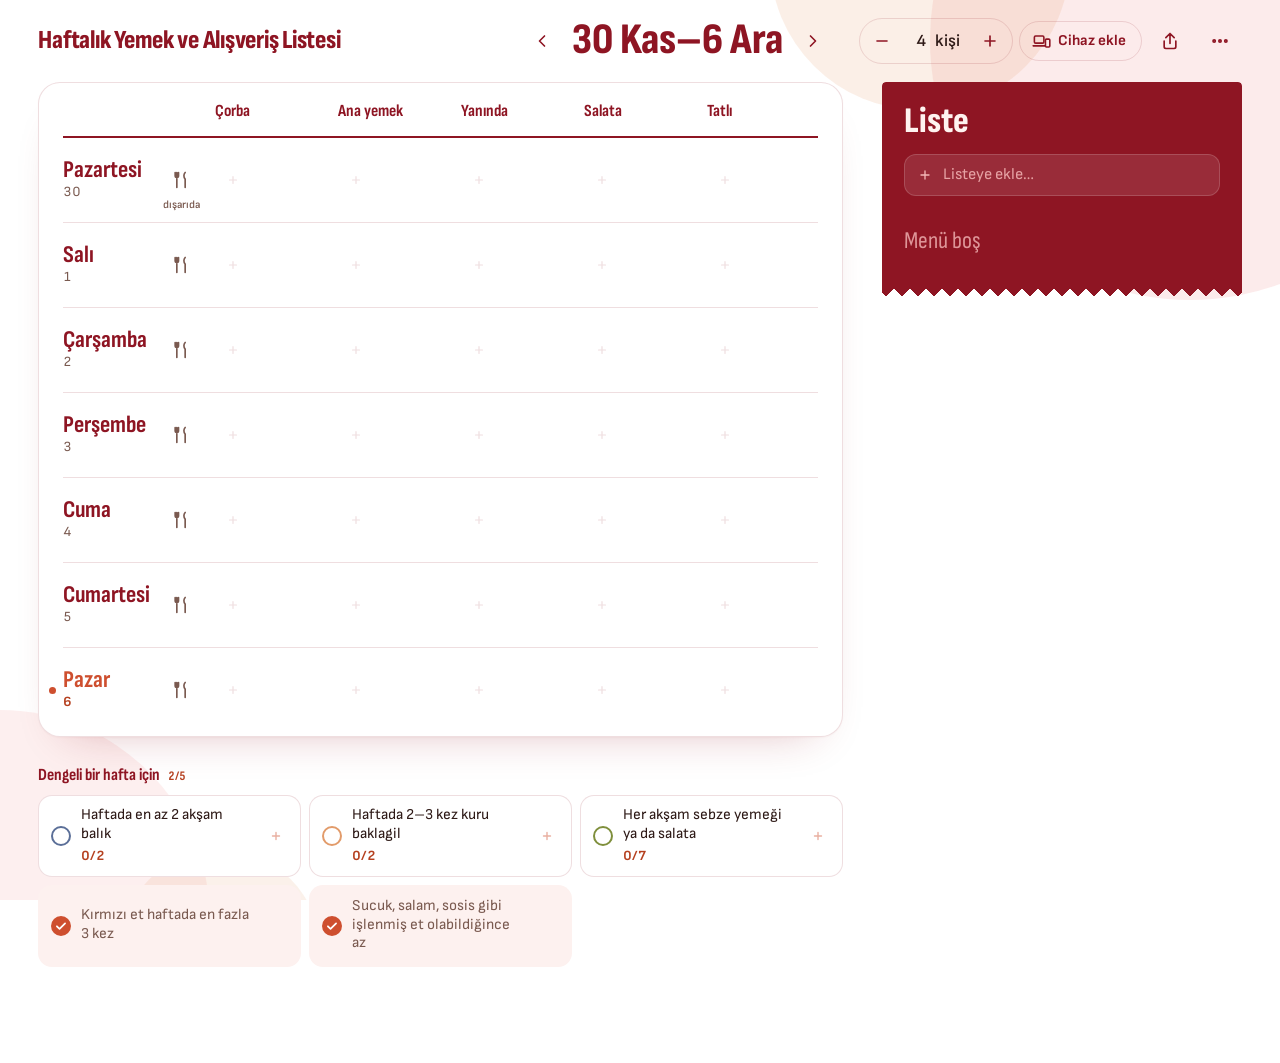
==== index.html @ c427b87f "Add files via upload" ====
<!DOCTYPE html>
<html lang="tr">
<head>
  <meta charset="utf-8">
  <meta name="viewport" content="width=device-width, initial-scale=1">
  <meta name="color-scheme" content="light">
  <title>Haftalık Yemek ve Alışveriş Listesi</title>
  <meta name="description" content="Haftalık menü planlayıcı ve otomatik alışveriş listesi">
  <meta name="theme-color" content="#ffffff">
  <link rel="manifest" href="manifest.webmanifest">
  <link rel="icon" href="icons/favicon.svg" type="image/svg+xml">
  <link rel="icon" href="icons/icon-192.png" type="image/png" sizes="192x192">
  <link rel="apple-touch-icon" href="icons/apple-touch-icon.png">
  <meta name="apple-mobile-web-app-title" content="Yemek Listesi">
  <meta name="mobile-web-app-capable" content="yes">
  <meta name="apple-mobile-web-app-capable" content="yes">
  <meta property="og:type" content="website">
  <meta property="og:title" content="Haftalık Yemek ve Alışveriş Listesi">
  <meta property="og:description" content="Haftalık menü planlayıcı ve otomatik alışveriş listesi">
  <meta property="og:url" content="https://cihan-senturk.github.io/weekly-meal-and-grocery-planner/">
  <meta property="og:image" content="https://cihan-senturk.github.io/weekly-meal-and-grocery-planner/icons/og-image.png">
  <meta property="og:image:width" content="1200">
  <meta property="og:image:height" content="630">
  <meta name="twitter:card" content="summary_large_image">
  <link rel="preload" href="fonts/sofia-sans.woff" as="font" type="font/woff" crossorigin>
  <link rel="preload" href="fonts/sofia-sans-condensed.woff" as="font" type="font/woff" crossorigin>
  <link rel="stylesheet" href="css/styles.css">
</head>
<body>
  <div class="backdrop" aria-hidden="true">
    <span class="blob blob-1"></span><span class="blob blob-2"></span><span class="blob blob-3"></span>
    <span class="blob blob-4"></span><span class="blob blob-5"></span>
  </div>
  <div class="page">
    <header class="topbar">
      <span class="brand"><span class="brand-full" data-i18n="app.title">Haftalık Yemek ve Alışveriş Listesi</span><span class="brand-short" data-i18n="app.shortTitle" aria-hidden="true">Yemek Listesi</span></span>

      <nav class="week-nav" aria-label="Hafta">
        <button class="icon-button" id="prev-week" type="button" data-i18n-label="week.previous">
          <svg viewBox="0 0 24 24" aria-hidden="true"><path d="M15 18l-6-6 6-6"/></svg>
        </button>
        <h1 class="week-title" id="week-title"></h1>
        <button class="icon-button" id="next-week" type="button" data-i18n-label="week.next">
          <svg viewBox="0 0 24 24" aria-hidden="true"><path d="M9 18l6-6-6-6"/></svg>
        </button>
        <button class="today-link" id="this-week" type="button" data-i18n="week.today"></button>
      </nav>

      <div class="toolbar">
        <div class="stepper" role="group" data-i18n-label="week.servings">
          <button class="icon-button" id="servings-down" type="button" data-i18n-label="week.servingsDown">
            <svg viewBox="0 0 24 24" aria-hidden="true"><path d="M6 12h12"/></svg>
          </button>
          <label class="servings-field">
            <input id="servings" type="text" inputmode="numeric" pattern="[0-9]*" maxlength="3" autocomplete="off" enterkeyhint="done" data-i18n-label="week.servings">
            <span class="servings-unit" data-i18n="week.servingsUnit"></span>
          </label>
          <button class="icon-button" id="servings-up" type="button" data-i18n-label="week.servingsUp">
            <svg viewBox="0 0 24 24" aria-hidden="true"><path d="M12 6v12M6 12h12"/></svg>
          </button>
        </div>
        <button class="sync-button" id="sync-button" type="button" data-status="off" hidden>
          <span class="sync-icon" aria-hidden="true">
            <svg viewBox="0 0 24 24"><rect x="3" y="5" width="12" height="9" rx="1.5"/><path d="M1.5 17.5h15"/><rect x="17" y="9" width="5.5" height="10" rx="1.2"/></svg>
            <span class="sync-dot"></span>
          </span>
          <span class="sync-label" data-i18n="sync.labelOff"></span>
        </button>
        <button class="icon-button" id="export-button" type="button" data-i18n-label="export.open">
          <svg viewBox="0 0 24 24" aria-hidden="true"><path d="M12 15V3M7 8l5-5 5 5"/><path d="M5 12v7a2 2 0 0 0 2 2h10a2 2 0 0 0 2-2v-7"/></svg>
        </button>
        <div class="menu-wrap">
          <button class="icon-button" id="menu-button" type="button" aria-haspopup="true" aria-expanded="false" aria-controls="menu" data-i18n-label="menu.more">
            <svg viewBox="0 0 24 24" aria-hidden="true"><circle cx="5" cy="12" r="1.4"/><circle cx="12" cy="12" r="1.4"/><circle cx="19" cy="12" r="1.4"/></svg>
          </button>
          <div class="menu" id="menu" role="menu" hidden>
            <button type="button" role="menuitem" id="copy-previous" data-i18n="week.copyPrevious"></button>
            <button type="button" role="menuitem" id="install-app" data-i18n="app.install" hidden></button>
            <label class="menu-check" role="menuitemcheckbox">
              <input type="checkbox" id="include-optional">
              <span data-i18n="list.includeOptional"></span>
            </label>
            <button type="button" role="menuitem" id="clear-week" class="danger" data-i18n="week.clear"></button>
          </div>
        </div>
      </div>
    </header>

    <main class="layout">
      <section class="board" aria-labelledby="week-title">
        <div class="board-card">
        <div class="board-head" aria-hidden="true">
          <span></span>
          <span data-i18n="course.soup"></span>
          <span data-i18n="course.main"></span>
          <span data-i18n="course.side"></span>
          <span data-i18n="course.salad"></span>
          <span data-i18n="course.dessert"></span>
        </div>
        <div class="week" id="week">
          <p class="loading" data-i18n="app.loading">Yükleniyor…</p>
        </div>
        </div>
        <section class="tips" id="tips" aria-live="polite"></section>
        <section class="storage-notes" id="storage-notes" aria-live="polite" hidden></section>
        <section class="nutrition" id="nutrition" hidden></section>
      </section>

      <aside class="receipt" id="shopping" aria-labelledby="list-title">
        <div id="shopping-head"></div>
        <div class="list-add">
          <label class="list-add-field">
            <svg viewBox="0 0 24 24" aria-hidden="true"><path d="M12 6v12M6 12h12"/></svg>
            <span class="visually-hidden" data-i18n="list.addLabel"></span>
            <input type="search" id="list-add-input" autocomplete="off" data-i18n-placeholder="list.addPlaceholder">
          </label>
          <ul class="list-add-results" id="list-add-results" hidden></ul>
        </div>
        <div id="shopping-body"></div>
      </aside>
    </main>
  </div>

  <dialog class="picker" id="picker" aria-labelledby="picker-title">
    <div class="picker-inner">
      <header class="picker-head">
        <h2 id="picker-title"></h2>
        <button class="icon-button" type="button" id="picker-close" data-i18n-label="picker.close">
          <svg viewBox="0 0 24 24" aria-hidden="true"><path d="M6 6l12 12M18 6L6 18"/></svg>
        </button>
      </header>
      <label class="search">
        <svg viewBox="0 0 24 24" aria-hidden="true"><circle cx="11" cy="11" r="7"/><path d="M20 20l-3.5-3.5"/></svg>
        <span class="visually-hidden" data-i18n="picker.search"></span>
        <input type="search" id="picker-search" autocomplete="off" data-i18n-placeholder="picker.search">
      </label>
      <div class="tabs" id="picker-courses" role="group"></div>
      <div class="filters" id="picker-categories" role="group"></div>
      <ul class="results" id="picker-results"></ul>
    </div>
  </dialog>

  <dialog class="export" id="export" aria-labelledby="export-title">
    <div class="export-inner">
      <header class="picker-head">
        <h2 id="export-title" data-i18n="export.title"></h2>
        <button class="icon-button" type="button" id="export-close" data-i18n-label="picker.close">
          <svg viewBox="0 0 24 24" aria-hidden="true"><path d="M6 6l12 12M18 6L6 18"/></svg>
        </button>
      </header>
      <div class="export-preview is-loading" id="export-preview">
        <p class="export-error" data-i18n="export.error"></p>
      </div>
      <div class="export-actions">
        <a class="button primary" id="export-download" data-i18n="export.download"></a>
        <button class="button" type="button" id="export-share" data-i18n="export.share" hidden></button>
        <button class="button" type="button" id="export-copy" data-i18n="export.copyText"></button>
        <button class="button" type="button" id="export-print" data-i18n="week.print"></button>
      </div>
      <p class="export-hint" data-i18n="export.hint"></p>
    </div>
  </dialog>

  <dialog class="sync" id="sync" aria-labelledby="sync-title">
    <div class="sync-inner">
      <header class="picker-head">
        <h2 id="sync-title" data-i18n="sync.title"></h2>
        <button class="icon-button" type="button" id="sync-close" data-i18n-label="picker.close">
          <svg viewBox="0 0 24 24" aria-hidden="true"><path d="M6 6l12 12M18 6L6 18"/></svg>
        </button>
      </header>
      <div id="sync-body"></div>
    </div>
  </dialog>

  <a class="list-jump" id="list-jump" href="#shopping" hidden></a>
  <div class="toast" id="toast" role="status" aria-live="polite"><span id="toast-text"></span><button class="toast-action" id="toast-action" type="button" hidden></button></div>

  <script type="module" src="js/app.js"></script>
</body>
</html>
---- css/styles.css ----
/*
VOICE (light theme only): an esnaf lokantası menu board: confident, warm, few words.
IDEA: the week is a ruled menu board; the shopping list is a burgundy receipt torn from a pad.
PICTURE: the board itself: condensed dish names on hairline rules, one coloured dot per dish.
COLOUR and TYPE: white ground with blush tints, 30 burgundy (receipt, type), 10 tomato (today, add, active). Sofia Sans; Sofia Sans Condensed for display.
LAYOUT: board left, receipt right (sticky); receipt drops below the board under 980px.
*/
/* Self-hosted Sofia Sans (OFL-1.1, Lettersoup), subset to Latin + Turkish. */
@font-face { font-family: "Sofia Sans"; src: url("../fonts/sofia-sans.woff") format("woff"); font-weight: 1 1000; font-style: normal; font-display: swap; }
@font-face { font-family: "Sofia Sans"; src: url("../fonts/sofia-sans-italic.woff") format("woff"); font-weight: 1 1000; font-style: italic; font-display: swap; }
@font-face { font-family: "Sofia Sans Condensed"; src: url("../fonts/sofia-sans-condensed.woff") format("woff"); font-weight: 1 1000; font-style: normal; font-display: swap; }
@font-face { font-family: "Sofia Sans Condensed"; src: url("../fonts/sofia-sans-condensed-italic.woff") format("woff"); font-weight: 1 1000; font-style: italic; font-display: swap; }

:root {
  color-scheme: light;   /* light theme only, by design */
  --burgundy: #8e1523;
  --tomato: #ce4f2f;
  --apricot: #e29b6a;
  --blush: #f3b6b6;

  --bg: #ffffff;
  --surface: #ffffff;
  --tint: #fdf1ef;          /* blush, very light: search field, hover rows */
  --ink: #2e1a17;
  --muted: #7a5a50;
  --rule: rgba(142, 21, 35, .14);
  --title: #8e1523;
  --accent: #ce4f2f;
  --accent-text: #b5401f;
  --hover: rgba(243, 182, 182, .28);
  --receipt: #8e1523;
  --receipt-ink: #fff3f0;
  --receipt-muted: #f3b6b6;
  --focus: #8e1523;

  --legume: #e29b6a; --vegetable: #7f8f3c; --olive-oil: #4f7d55; --chicken: #e0ad3e; --meat: #ce4f2f;
  --fish: #5b6f98; --grain: #a68676; --yogurt: #a8708f; --egg: #edc556; --dessert: #d9728a;

  --display: "Sofia Sans Condensed", "Arial Narrow", system-ui, sans-serif;
}

* { box-sizing: border-box; min-width: 0; }
body { margin: 0; background: var(--bg); color: var(--ink); font: 17px/1.45 "Sofia Sans", system-ui, sans-serif; font-feature-settings: "lnum"; overflow-x: clip; }
button, input { font: inherit; color: inherit; }
button { cursor: pointer; }
:focus-visible { outline: 3px solid var(--focus); outline-offset: 2px; border-radius: 6px; }
svg { width: 20px; height: 20px; fill: none; stroke: currentColor; stroke-width: 2; stroke-linecap: round; stroke-linejoin: round; flex: none; }
.visually-hidden { position: absolute; width: 1px; height: 1px; overflow: hidden; clip-path: inset(50%); }
[hidden] { display: none !important; }
.condensed, .brand, .week-title, .day-name, .dish, .receipt h2, .picker-head h2, .result-name {
  font-family: var(--display);
}

/* category dots */
.cat-legume { --dot: var(--legume); } .cat-vegetable { --dot: var(--vegetable); } .cat-olive-oil { --dot: var(--olive-oil); }
.cat-chicken { --dot: var(--chicken); } .cat-meat { --dot: var(--meat); } .cat-fish { --dot: var(--fish); }
.cat-grain { --dot: var(--grain); } .cat-yogurt { --dot: var(--yogurt); } .cat-egg { --dot: var(--egg); } .cat-dessert { --dot: var(--dessert); }

/* ---------- buttons ---------- */
.icon-button {
  width: 44px; height: 44px; display: inline-grid; place-items: center; border-radius: 999px;
  border: 0; background: transparent; color: var(--title);
}
.icon-button:hover { background: var(--hover); }
.icon-button:disabled { opacity: .3; cursor: default; background: transparent; }
.icon-button.small { width: 34px; height: 34px; }
.icon-button.small svg { width: 17px; height: 17px; }
.icon-button.ghost { color: var(--muted); }
.icon-button.ghost:hover { color: var(--accent-text); }
.button { min-height: 44px; padding: 0 18px; border-radius: 999px; border: 1.5px solid var(--rule); background: transparent; font-weight: 600; }
.button.primary { background: var(--burgundy); border-color: var(--burgundy); color: #fff; }

/* ---------- top bar ---------- */
.page { max-width: 1440px; margin: 0 auto; padding: 0 max(3vw, 16px); position: relative; z-index: 1; }

/* background: a few soft shapes from the palette, fixed behind everything (like the printable menu) */
.backdrop { position: fixed; inset: 0; z-index: 0; overflow: hidden; pointer-events: none; }
.blob { position: absolute; border-radius: 50%; }
.blob-1 { width: 520px; height: 520px; right: -170px; top: -220px; background: var(--blush); opacity: .28; }
.blob-2 { width: 300px; height: 300px; right: 210px; top: -190px; background: var(--apricot); opacity: .16; }
.blob-3 { width: 26px; height: 26px; right: 120px; top: 230px; background: var(--tomato); opacity: .35; }
.blob-4 { width: 420px; height: 420px; left: -210px; bottom: -230px; background: var(--blush); opacity: .22; }
.blob-5 { width: 200px; height: 200px; left: 120px; bottom: -150px; background: var(--apricot); opacity: .14; }

/* the menu table sits on its own white card, above the background and apart from the notes below it */
.board-card {
  background: #fff; border: 1px solid var(--rule); border-radius: 22px; padding: 6px 24px 4px;
  box-shadow: 0 1px 2px rgba(142, 21, 35, .04), 0 22px 44px -30px rgba(142, 21, 35, .32);
}
.board-card .week { border-bottom: 0; }
.topbar { display: flex; flex-wrap: wrap; align-items: center; gap: 8px 24px; padding: 18px 0 10px; }
.brand { font-weight: 800; font-size: 26px; color: var(--title); margin-right: auto; letter-spacing: -.01em; }
.brand-short { display: none; }
.week-nav { display: flex; align-items: center; gap: 2px; }
.week-title { margin: 0 6px; font-size: clamp(30px, 3.4vw, 44px); line-height: 1; font-weight: 800; color: var(--title); white-space: nowrap; }
.today-link { border: 0; background: none; color: var(--accent-text); font-weight: 600; font-size: 14px; min-height: 44px; padding: 0 8px; text-decoration: underline; text-underline-offset: 3px; }
.toolbar { display: flex; align-items: center; gap: 6px; }
.stepper { display: flex; align-items: center; border: 1.5px solid var(--rule); border-radius: 999px; }
.servings-field { display: flex; align-items: baseline; justify-content: center; gap: 4px; min-width: 64px; padding: 0 2px; cursor: text; font-weight: 600; }
.servings-field input {
  box-sizing: content-box; width: calc(var(--digits, 1) * 1.15ch); min-width: 1.15ch; padding: 2px 4px; border: 0; border-radius: 6px; background: none;
  color: inherit; font: inherit; font-variant-numeric: tabular-nums; text-align: right; transition: background .15s;
}
.servings-field input:hover { background: var(--tint); }
.servings-field input:focus { outline: none; background: var(--tint); box-shadow: inset 0 -2px 0 var(--tomato); }
.menu-wrap { position: relative; }
.menu {
  position: absolute; right: 0; top: calc(100% + 6px); z-index: 10; min-width: 250px; padding: 6px;
  background: var(--surface); border: 1px solid var(--rule); border-radius: 14px; box-shadow: 0 18px 40px -16px rgba(60, 10, 18, .35);
  display: flex; flex-direction: column;
}
.menu > button, .menu-check {
  display: flex; align-items: center; gap: 10px; min-height: 44px; padding: 0 12px; border: 0; border-radius: 10px;
  background: none; text-align: left; font-weight: 500; cursor: pointer;
}
.menu > button:hover, .menu-check:hover { background: var(--hover); }
.menu .danger { color: var(--accent-text); }
.menu-check input { width: 18px; height: 18px; accent-color: var(--burgundy); }

/* ---------- layout ---------- */
.layout { display: grid; grid-template-columns: minmax(0, 1fr) minmax(300px, 360px); gap: clamp(20px, 3vw, 40px); padding: 8px 0 96px; align-items: start; } /* room to scroll the last notes above the toast */

/* ---------- board ---------- */
.board-head, .day { display: grid; grid-template-columns: 140px repeat(5, minmax(0, 1fr)); column-gap: 12px; }
.board-head {
  padding: 10px 0 12px; font-family: var(--display); font-size: 17px; font-weight: 700; color: var(--title);
  border-bottom: 2px solid var(--burgundy);
}
.week { border-bottom: 1px solid var(--rule); }
.week > .day:first-child { border-top: 0; }
.loading { padding: 48px 0; color: var(--muted); }
.day { align-items: center; border-top: 1px solid var(--rule); min-height: 72px; }
.day-label { display: grid; grid-template-columns: minmax(0, 1fr) auto; grid-template-rows: auto auto; align-items: center; column-gap: 4px; padding: 10px 0; position: relative; }
.day-name { font-size: 24px; font-weight: 700; color: var(--title); text-transform: capitalize; line-height: 1.05; overflow-wrap: anywhere; }
.day-date { grid-row: 2; font-size: 14px; color: var(--muted); font-variant-numeric: tabular-nums; }
.day.is-today .day-name { color: var(--accent); }
.day.is-today .day-date { color: var(--accent-text); font-weight: 700; }
.day.is-today .day-label::before {
  content: ""; position: absolute; left: -14px; top: 50%; width: 7px; height: 7px; margin-top: -3px; border-radius: 50%; background: var(--accent);
}
.day-out { grid-column: 2; grid-row: 1 / 3; }
.day-out.is-on { color: #fff; background: var(--accent); }
.day-out.is-on:hover { background: var(--accent-text); color: #fff; }

.cell { display: flex; align-items: center; min-height: 84px; padding: 6px 0; position: relative; }
.cell.filled { flex-direction: column; align-items: flex-start; justify-content: center; }
.add {
  width: 36px; height: 36px; border-radius: 50%; border: 1.5px dashed transparent; background: none; color: var(--rule);
  display: grid; place-items: center; transition: opacity .15s, border-color .15s, color .15s, background .15s;
}
.add svg { width: 14px; height: 14px; }
.add-label { display: none; }
.day:hover .add { border-color: var(--rule); color: var(--muted); }
.add:hover, .add:focus-visible { opacity: 1; border-color: var(--accent); border-style: solid; color: var(--accent); background: var(--hover); }

.dish {
  border: 0; background: none; padding: 2px 0 2px 16px; text-align: left; position: relative; max-width: 100%;
  font-size: 19px; font-weight: 600; line-height: 1.15; color: var(--ink); letter-spacing: -.005em; text-wrap: balance;
}
.dish::before { content: ""; position: absolute; left: 0; top: .62em; width: 8px; height: 8px; border-radius: 50%; background: var(--dot, var(--muted)); }
.dish:hover { color: var(--accent-text); }
.cell.is-leftover .dish { color: var(--muted); font-style: italic; font-weight: 500; }
.cell.is-leftover .dish::before { background: transparent; box-shadow: inset 0 0 0 1.5px var(--dot, var(--muted)); }
.leftover-mark svg { width: 14px; height: 14px; margin-right: 4px; vertical-align: -1px; }
.cell-actions { display: flex; margin-left: 6px; margin-top: -2px; }
.cell-actions .icon-button { width: 32px; height: 32px; }
.cell-actions .icon-button:disabled { opacity: .28; }
.cell-actions a.icon-button { text-decoration: none; }
.cell-actions.has-hints { margin-bottom: 14px; }
.has-hints .icon-button, .day-out.has-hint { position: relative; overflow: visible; }
.has-hints .icon-button::after, .day-out.has-hint::after {
  content: attr(data-hint); position: absolute; top: calc(100% - 3px); left: 50%; transform: translateX(-50%);
  font-size: 11px; font-weight: 600; line-height: 1; color: var(--muted); white-space: nowrap; pointer-events: none; animation: fade-in .4s ease-out;
}
.day-out-tag { color: var(--accent-text); font-weight: 700; }
.day.is-out .cell.filled .dish { color: var(--muted); font-weight: 500; }
.day.is-out .add { border-color: transparent; }
.day.is-out:hover .add { border-color: var(--rule); }

/* drag to move */
.cell.filled:not(.is-leftover) .dish { cursor: grab; user-select: none; -webkit-user-select: none; -webkit-touch-callout: none; }
body.is-dragging, body.is-dragging * { cursor: grabbing !important; user-select: none; }
.cell.is-drag-source { opacity: .35; }
.cell.is-drop-ok::after {
  content: ""; position: absolute; inset: 4px -6px; border: 1.5px dashed var(--apricot); border-radius: 12px; pointer-events: none;
}
.cell.is-drop-over::after { border-style: solid; border-color: var(--accent); background: rgba(206, 79, 47, .07); }
.drag-ghost {
  position: fixed; left: 0; top: 0; z-index: 30; pointer-events: none; padding: 8px 14px 8px 28px; border-radius: 999px;
  background: #fff; color: var(--ink); font-family: var(--display); font-size: 18px; font-weight: 600; white-space: nowrap;
  box-shadow: 0 14px 34px -12px rgba(60, 10, 18, .45), 0 0 0 1px var(--rule);
}
.drag-ghost::before { content: ""; position: absolute; left: 12px; top: 50%; width: 8px; height: 8px; margin-top: -4px; border-radius: 50%; background: var(--dot, var(--muted)); }
.tips { margin-top: 26px; }
.tips h2 { margin: 0 0 8px; font-family: var(--display); font-size: 17px; font-weight: 700; color: var(--title); display: flex; align-items: baseline; gap: 8px; }
.tips-score { display: inline-block; font-family: var(--body); font-size: 13px; font-weight: 700; color: var(--accent-text); font-variant-numeric: tabular-nums; }
.tips ul {
  list-style: none; margin: 0; padding: 0; display: grid; gap: 8px;
  grid-template-columns: repeat(auto-fill, minmax(260px, 1fr)); grid-auto-rows: 1fr; /* every box the same size */
}
.tip { display: flex; font-size: 15px; color: var(--ink); }
.tip-mark {
  flex: none; width: 20px; height: 20px; border-radius: 50%; display: grid; place-items: center;
  border: 2px solid var(--dot); background: transparent; transition: background .2s, border-color .2s;
}
.tip-mark svg { width: 14px; height: 14px; fill: none; stroke: #fff; stroke-width: 3; stroke-linecap: round; stroke-linejoin: round; }
.tip.is-met .tip-mark { background: var(--dot); }
.tip.is-met .tip-text { color: var(--muted); }
.tip-body {
  display: grid; grid-template-columns: 20px minmax(0, 1fr) 24px; grid-template-rows: auto auto; column-gap: 10px; row-gap: 2px;
  align-content: center; width: 100%; min-height: 64px; padding: 10px 12px; border: 1px solid var(--rule); border-radius: 14px;
  background: #fff; font: inherit; color: inherit; text-align: left;
}
.tip-mark { grid-row: 1 / 3; align-self: center; }
.tip-text { grid-column: 2; line-height: 1.25; }
.tip-detail { grid-column: 2; grid-row: 2; min-height: 1.2em; }
.tip-add { grid-column: 3; grid-row: 1 / 3; align-self: center; }
.tip.is-met .tip-body { background: var(--tint); border-color: transparent; }
button.tip-body { cursor: pointer; transition: border-color .15s, background .15s; }
button.tip-body:hover, button.tip-body:focus-visible { border-color: var(--accent); }
.tip-add { display: grid; place-items: center; width: 24px; height: 24px; border-radius: 50%; color: var(--accent); opacity: .45; transition: opacity .15s; }
.tip-add svg { width: 14px; height: 14px; fill: none; stroke: currentColor; stroke-width: 2.4; stroke-linecap: round; }
button.tip-body:hover .tip-add, button.tip-body:focus-visible .tip-add { opacity: 1; }
.tip.just-met .tip-mark { animation: pop .35s ease-out; }
.tip.just-met .tip-mark svg path { stroke-dasharray: 22; stroke-dashoffset: 22; animation: draw .3s .12s ease-out forwards; }
.tips-score.is-bumped { animation: bump .5s ease-out; }
.cell.is-new { animation: rise .3s ease-out; }

.storage-notes { margin-top: 18px; }
.storage-notes h2 { display: flex; align-items: baseline; gap: 8px; margin: 0 0 8px; font-family: var(--display); font-size: 17px; font-weight: 700; color: var(--title); }
.storage-notes ul { list-style: none; margin: 0; padding: 0; display: grid; gap: 8px; }
.storage-notes li {
  position: relative; padding: 12px 14px 12px 40px; border-radius: 14px; background: #fff7ec; border: 1px solid #f1d3b3;
  color: var(--ink); font-size: 15px; line-height: 1.4; animation: rise .3s ease-out;
}
.storage-notes li::before { /* snowflake-ish fridge mark */
  content: "❄"; position: absolute; left: 14px; top: 11px; color: var(--apricot); font-size: 16px;
}
.nutrition { margin-top: 18px; }
.nutrition h2 { margin: 0 0 4px; font-family: var(--display); font-size: 17px; font-weight: 700; color: var(--title); }
.nutrition-note { margin: 0 0 10px; font-size: 14px; color: var(--muted); max-width: 62ch; }
.nutrition-scroll { overflow-x: auto; border: 1px solid var(--rule); border-radius: 14px; }
.nutrition table { width: 100%; border-collapse: collapse; font-size: 15px; font-variant-numeric: tabular-nums; }
.nutrition th, .nutrition td { padding: 9px 14px; text-align: right; white-space: nowrap; }
.nutrition thead th { font-size: 13px; font-weight: 700; color: var(--muted); border-bottom: 1px solid var(--rule); }
.nutrition tbody th, .nutrition tfoot th { text-align: left; font-weight: 600; color: var(--ink); text-transform: capitalize; }
.nutrition tbody tr + tr > * { border-top: 1px dashed var(--rule); }
.nutrition tfoot > tr > * { background: var(--tint); font-weight: 700; color: var(--title); }
.nutrition .short { display: none; }
.result-kcal { margin-left: 10px; font-size: 13px; color: var(--muted); white-space: nowrap; font-variant-numeric: tabular-nums; }
.week { position: relative; }
.week-cta { position: absolute; inset: 0; display: grid; place-items: center; pointer-events: none; }
.week-cta .button {
  pointer-events: auto; display: inline-flex; align-items: center; gap: 10px; padding: 14px 22px; font-size: 16px;
  box-shadow: 0 0 0 10px #fff, 0 12px 32px -14px rgba(142, 21, 35, .6); animation: rise .3s ease-out;
}
.week-cta svg { width: 18px; height: 18px; fill: none; stroke: currentColor; stroke-width: 2; }

@keyframes pop { 0% { transform: scale(.6); } 60% { transform: scale(1.15); } 100% { transform: scale(1); } }
@keyframes draw { to { stroke-dashoffset: 0; } }
@keyframes bump { 0%, 100% { transform: scale(1); } 40% { transform: scale(1.35); color: var(--accent); } }
@keyframes rise { from { opacity: 0; transform: translateY(6px); } to { opacity: 1; transform: none; } }
@keyframes fade-in { from { opacity: 0; } to { opacity: 1; } }
@keyframes from-right { from { opacity: 0; transform: translateX(28px); } to { opacity: 1; transform: none; } }
@keyframes from-left { from { opacity: 0; transform: translateX(-28px); } to { opacity: 1; transform: none; } }
#week.swipe-next { animation: from-right .28s cubic-bezier(.2, .8, .2, 1); }
#week.swipe-prev { animation: from-left .28s cubic-bezier(.2, .8, .2, 1); }
.tip-detail { color: var(--muted); font-variant-numeric: tabular-nums; font-size: 14px; }
.tip.is-open.tip-atLeast .tip-detail, .tip.is-open.tip-atMost .tip-detail, .tip.is-open.tip-everyDay .tip-detail { font-weight: 700; color: var(--accent-text); }

.export { width: min(560px, calc(100vw - 20px)); max-height: calc(100vh - 20px); }
.export-inner { display: flex; flex-direction: column; gap: 14px; padding: 20px; }
.export-preview {
  aspect-ratio: 1654 / 2339; max-height: 58vh; margin: 0 auto; border-radius: 10px; overflow: hidden;
  box-shadow: 0 0 0 1px var(--rule), 0 14px 30px -18px rgba(60, 10, 18, .45); background: var(--tint);
}
.export-preview canvas { display: block; width: 100%; height: 100%; }
.export-error { display: none; margin: 0; padding: 24px; text-align: center; color: var(--muted); }
.export-preview.has-error .export-error { display: block; }
.export-preview.is-loading { animation: pulse 1s ease-in-out infinite alternate; }
.export-actions { display: flex; flex-wrap: wrap; gap: 8px; justify-content: center; }
.export-actions .button { display: inline-flex; align-items: center; text-decoration: none; color: inherit; }
.export-actions .button.primary { color: #fff; }
.export-hint { margin: 0; text-align: center; font-size: 13px; color: var(--muted); }
@keyframes pulse { from { opacity: .55; } to { opacity: 1; } }

/* ---------- device sync ---------- */
.sync-button {
  display: inline-flex; align-items: center; gap: 7px; height: 40px; padding: 0 15px 0 12px; border: 1.5px solid var(--rule); border-radius: 999px;
  background: transparent; color: var(--title); font: inherit; font-size: 15px; font-weight: 700; white-space: nowrap; cursor: pointer;
  transition: background .15s, border-color .15s;
}
.sync-button:hover { background: var(--hover); }
.sync-button:not([data-status="off"]) { background: var(--tint); border-color: transparent; }
.sync-icon { position: relative; display: inline-grid; place-items: center; }
.sync-icon svg { width: 19px; height: 19px; stroke-linejoin: round; }
.sync-dot { display: inline-block; width: 8px; height: 8px; border-radius: 50%; background: var(--apricot); flex: none; }
.sync-button .sync-dot { position: absolute; right: -3px; bottom: -2px; box-shadow: 0 0 0 2px var(--surface); display: none; }
.sync-button:not([data-status="off"]) .sync-dot { display: block; box-shadow: 0 0 0 2px var(--tint); }
[data-status="synced"] .sync-dot { background: #3f8f5a; }
[data-status="connecting"] .sync-dot, [data-status="pending"] .sync-dot { background: var(--apricot); animation: pulse .9s ease-in-out infinite alternate; }
[data-status="offline"] .sync-dot { background: var(--apricot); }
[data-status="error"] .sync-dot { background: var(--tomato); }
.sync { width: min(440px, calc(100vw - 20px)); max-height: calc(100vh - 20px); }
.sync-inner { display: flex; flex-direction: column; gap: 12px; padding: 20px; }
.sync-inner #sync-body { display: flex; flex-direction: column; gap: 14px; }
.sync-subtitle { margin: 0; font-size: 18px; }
.sync-text, .sync-note { margin: 0; color: var(--muted); line-height: 1.45; }
.sync-note { font-size: 13px; text-align: center; }
.sync-status { display: flex; align-items: center; gap: 8px; margin: 0; font-weight: 600; font-size: 14px; }
.sync-qr { margin: 0; display: grid; justify-items: center; gap: 8px; }
.sync-qr svg { width: min(220px, 62vw); height: auto; stroke: none; border-radius: 14px; box-shadow: 0 0 0 1.5px var(--rule); }
.sync-qr figcaption { font-size: 14px; color: var(--muted); }
.sync-actions { display: flex; flex-wrap: wrap; gap: 8px; justify-content: center; }
.sync-message { margin: 0; padding: 10px 12px; border-radius: 12px; background: var(--tint); color: var(--burgundy); font-size: 14px; }
.sync-join { display: grid; gap: 8px; padding-top: 14px; border-top: 1px solid var(--rule); }
.sync-join label { font-size: 14px; color: var(--muted); }
.sync-join-row { display: flex; gap: 8px; }
.sync-join input {
  flex: 1; min-width: 0; min-height: 44px; padding: 0 14px; border: 1.5px solid var(--rule); border-radius: 999px;
  background: #fff; color: var(--ink); font: inherit; font-size: 16px;
}
.sync-join input:focus { outline: none; border-color: var(--tomato); }
.sync-manage { display: grid; gap: 12px; padding-top: 14px; border-top: 1px solid var(--rule); }
.sync-manage p { margin: 2px 0 0; font-size: 13px; color: var(--muted); line-height: 1.4; }
.link-button {
  padding: 4px 0; border: 0; background: none; color: var(--burgundy); font: inherit; font-weight: 700; cursor: pointer;
  text-decoration: underline; text-decoration-color: var(--rule); text-underline-offset: 3px;
}
.link-button:hover { text-decoration-color: currentColor; }
.link-button.danger { color: var(--tomato); }

/* ---------- receipt ---------- */
.receipt {
  position: sticky; top: 16px; background: var(--receipt); color: var(--receipt-ink);
  padding: 22px 22px 34px; border-radius: 4px 4px 0 0; max-height: calc(100vh - 32px); overflow-y: auto;
  -webkit-mask: linear-gradient(#000 0 0) top / 100% calc(100% - 10px) no-repeat,
    conic-gradient(from -45deg at bottom, #0000, #000 1deg 89deg, #0000 90deg) bottom / 16px 10px repeat-x;
          mask: linear-gradient(#000 0 0) top / 100% calc(100% - 10px) no-repeat,
    conic-gradient(from -45deg at bottom, #0000, #000 1deg 89deg, #0000 90deg) bottom / 16px 10px repeat-x;
}
.receipt :focus-visible { outline-color: var(--blush); }
.receipt-head { display: flex; align-items: center; gap: 10px; margin-bottom: 6px; }
.receipt h2 { margin: 0; font-size: 36px; line-height: 1; font-weight: 800; }
.receipt-progress {
  display: flex; flex-wrap: wrap; align-items: center; gap: 6px 10px; margin: 10px 0 2px; font-size: 13px; color: var(--receipt-muted);
}
.progress-text { font-variant-numeric: tabular-nums; }
.progress-toggle {
  margin-left: auto; padding: 4px 0; border: 0; background: none; color: var(--blush); font: inherit; font-weight: 700; cursor: pointer;
  text-decoration: underline; text-decoration-color: rgba(243, 182, 182, .4); text-underline-offset: 3px;
}
.progress-toggle:hover { text-decoration-color: currentColor; }
.progress-bar { flex-basis: 100%; height: 4px; border-radius: 999px; background: rgba(255, 255, 255, .12); overflow: hidden; }
.progress-bar span { display: block; height: 100%; border-radius: inherit; background: var(--blush); transition: width .35s cubic-bezier(.2, .8, .2, 1); }
.receipt-done { margin: 22px 0 4px; font-family: var(--display); font-size: 22px; color: var(--blush); animation: fade-in .3s ease-out; }
.receipt-head .icon-button { margin-left: auto; color: var(--receipt-muted); }
.receipt-head .icon-button:hover { background: rgba(255, 255, 255, .1); color: #fff; }
.list-add { position: relative; margin: 14px 0 4px; }
.list-add-field {
  display: flex; align-items: center; gap: 8px; min-height: 42px; padding: 0 12px; border-radius: 12px;
  background: rgba(255, 255, 255, .1); border: 1px solid rgba(255, 255, 255, .16); transition: background .15s, border-color .15s;
}
.list-add-field:focus-within { background: rgba(255, 255, 255, .16); border-color: var(--blush); }
.list-add-field svg { width: 16px; height: 16px; flex: none; fill: none; stroke: var(--receipt-muted); stroke-width: 2; stroke-linecap: round; }
.list-add-field input {
  flex: 1; min-width: 0; border: 0; background: none; color: var(--receipt-ink); font: inherit; font-size: 16px; outline: none;
}
.list-add-field input::placeholder { color: var(--receipt-muted); opacity: .85; }
.list-add-field input::-webkit-search-cancel-button { filter: invert(1); opacity: .6; }
.list-add-results {
  /* inline, not floating: the receipt scrolls and clips anything that floats out of it */
  list-style: none; margin: 6px 0 0; padding: 6px;
  background: #fff; color: var(--ink); border-radius: 14px; box-shadow: 0 18px 40px -16px rgba(60, 10, 18, .55); max-height: 320px; overflow: auto;
}
.add-result {
  display: flex; justify-content: space-between; align-items: baseline; gap: 12px; width: 100%; min-height: 40px; padding: 0 10px;
  border: 0; border-radius: 10px; background: none; font: inherit; color: inherit; text-align: left; cursor: pointer;
}
.add-result:hover, .add-result:focus-visible { background: var(--tint); }
.list-add-results li:first-child .add-result { background: var(--tint); } /* Enter picks this one */
.add-result-aisle { font-size: 13px; color: var(--muted); white-space: nowrap; }
.add-empty { padding: 10px; color: var(--muted); font-size: 14px; }
.item.is-new { animation: rise .35s ease-out; }
.item-extra { grid-column: 2; display: flex; align-items: center; gap: 4px; margin: -4px 0 10px; font-size: 13px; color: var(--receipt-muted); }
.extra-label { margin-right: auto; }
.item-extra .icon-button { width: 30px; height: 30px; color: var(--receipt-ink); }
.item-extra .icon-button:hover { background: rgba(255, 255, 255, .12); }
.item-extra .icon-button:disabled { opacity: .3; }
.item-extra .icon-button svg { width: 14px; height: 14px; }
.extra-amount { min-width: 52px; text-align: center; color: var(--receipt-ink); font-variant-numeric: tabular-nums; }
.extra-remove {
  margin-left: 8px; border: 0; background: none; color: var(--blush); font: inherit; font-weight: 700; text-decoration: underline;
  text-underline-offset: 3px; cursor: pointer;
}
.item.is-extra .item-name::after { content: ""; display: inline-block; width: 5px; height: 5px; margin-left: 7px; vertical-align: middle; border-radius: 50%; background: var(--blush); }
.receipt-empty { margin: 28px 0 4px; font-family: var(--display); font-size: 24px; color: var(--receipt-muted); opacity: .8; }
.aisle h3, .pantry h3 { margin: 20px 0 2px; font-size: 13px; font-weight: 700; color: var(--receipt-muted); }
.aisle ul { list-style: none; margin: 0; padding: 0; }
.item { display: grid; grid-template-columns: 34px minmax(0, 1fr); align-items: center; border-bottom: 1px dashed rgba(255, 255, 255, .18); }
.item-check { display: grid; place-items: center start; min-height: 44px; align-self: stretch; cursor: pointer; }
.item-main {
  display: flex; align-items: center; justify-content: space-between; gap: 12px; min-height: 44px; padding: 0;
  background: none; border: 0; color: inherit; font: inherit; text-align: left; cursor: pointer;
}
.item-main:hover .item-name { text-decoration: underline; text-decoration-color: rgba(255, 255, 255, .35); text-underline-offset: 3px; }
.item-for { grid-column: 2; margin: -6px 0 10px; font-size: 13px; color: var(--receipt-muted); animation: fade-in .2s ease-out; }
::view-transition-group(*) { animation-duration: .35s; animation-timing-function: cubic-bezier(.2, .8, .2, 1); }
.item input {
  appearance: none; width: 20px; height: 20px; margin: 0; border: 1.5px solid var(--receipt-muted); border-radius: 5px; display: grid; place-items: center;
}
.item input:checked { background: var(--blush); border-color: var(--blush); animation: pop .22s ease-out; }
.item input:checked::after { content: ""; width: 9px; height: 5px; border: solid var(--burgundy); border-width: 0 0 2.5px 2.5px; transform: translateY(-1px) rotate(-45deg); }
.item-name { font-weight: 500; }
.item-amount { font-variant-numeric: tabular-nums; white-space: nowrap; color: var(--receipt-muted); }
.item-qty { display: flex; align-items: baseline; gap: 6px; white-space: nowrap; }
.item-weight { font-size: 12px; color: var(--receipt-muted); opacity: .8; font-variant-numeric: tabular-nums; }
.item.is-bought .item-name, .item.is-bought .item-qty { text-decoration: line-through; opacity: .5; }
.pantry { margin-top: 10px; }
.pantry-tags { display: flex; flex-wrap: wrap; gap: 6px; margin-top: 8px; }
.tag {
  min-height: 36px; padding: 0 12px; border-radius: 999px; border: 1.5px solid rgba(243, 182, 182, .45);
  background: none; color: var(--receipt-ink); font-size: 14px;
}
.tag:hover { border-color: var(--blush); }
.tag.is-needed { background: var(--apricot); border-color: var(--apricot); color: #3a1508; font-weight: 700; }

/* ---------- picker ---------- */
dialog { border: 0; padding: 0; border-radius: 20px; background: var(--surface); color: var(--ink); box-shadow: 0 30px 70px -24px rgba(60, 10, 18, .55); }
dialog::backdrop { background: rgba(60, 10, 18, .4); }
.picker { width: min(620px, calc(100vw - 20px)); height: min(720px, calc(100vh - 20px)); }
.picker-inner { display: flex; flex-direction: column; gap: 10px; padding: 20px 20px 8px; height: 100%; }
.picker-head { display: flex; justify-content: space-between; align-items: center; gap: 12px; }
.picker-head h2 { margin: 0; font-size: 32px; font-weight: 800; line-height: 1; color: var(--title); }
.picker-head h2::first-letter { text-transform: uppercase; }
.search { display: flex; align-items: center; gap: 10px; padding: 0 14px; min-height: 52px; border-radius: 14px; background: var(--tint); color: var(--muted); }
.search input { flex: 1; border: 0; background: none; outline: none; font-size: 18px; color: var(--ink); min-height: 50px; }
.search:focus-within { box-shadow: 0 0 0 2px var(--focus); }
.tabs { display: flex; gap: 2px; overflow-x: auto; border-bottom: 1px solid var(--rule); scrollbar-width: none; }
.tab {
  flex: none; border: 0; background: none; min-height: 44px; padding: 0 10px; color: var(--muted); font-weight: 600; white-space: nowrap;
  border-bottom: 3px solid transparent; margin-bottom: -1px;
}
.tab.is-active { color: var(--title); border-color: var(--accent); }
.filters { display: flex; flex-wrap: wrap; gap: 4px; }
.filter {
  display: inline-flex; align-items: center; gap: 6px; min-height: 36px; padding: 0 10px; border-radius: 999px;
  border: 1.5px solid transparent; background: none; font-size: 14px; color: var(--muted);
}
.filter[class*="cat-"]:not(.cat-all)::before { content: ""; width: 8px; height: 8px; border-radius: 50%; background: var(--dot); }
.filter svg { width: 15px; height: 15px; }
.filter:hover { color: var(--ink); }
.filter.is-active { border-color: var(--accent); color: var(--ink); font-weight: 600; }
.results { list-style: none; margin: 4px -8px 0; padding: 0; overflow-y: auto; flex: 1; }
.result {
  width: 100%; display: flex; align-items: center; gap: 10px; min-height: 54px; padding: 4px 12px;
  border: 0; border-bottom: 1px solid var(--rule); background: none; text-align: left;
}
.result:hover, .result:focus-visible { background: var(--hover); border-radius: 10px; }
.result::before { content: ""; width: 9px; height: 9px; border-radius: 50%; background: var(--dot, var(--muted)); flex: none; }
.result-name { font-size: 21px; font-weight: 600; flex: 1; min-width: 0; }
.result-meta { display: flex; align-items: center; gap: 10px; flex: none; }
.result-meta:empty { display: none; }
.result-meta .result-kcal { margin-left: 0; }
.result-season { color: var(--olive-oil); display: inline-grid; }
.result-season svg { width: 17px; height: 17px; }
.result-history { font-size: 13px; color: var(--muted); white-space: nowrap; }
.results-divider { padding: 16px 12px 6px; font-size: 13px; font-weight: 600; color: var(--muted); border-bottom: 1px solid var(--rule); }
.results-empty { padding: 40px 0; text-align: center; color: var(--muted); }


.toast {
  position: fixed; left: 50%; bottom: 24px; transform: translate(-50%, 16px); opacity: 0; pointer-events: none; z-index: 20;
  background: var(--burgundy); color: #fff; padding: 10px 18px; border-radius: 999px; font-weight: 600;
  transition: opacity .2s, transform .2s; max-width: calc(100vw - 32px);
}
.toast.is-visible { opacity: 1; transform: translate(-50%, 0); }
.toast { display: flex; align-items: center; gap: 14px; }
.toast.has-action { pointer-events: auto; padding-right: 8px; }
.toast-action {
  border: 0; border-radius: 999px; padding: 6px 12px; background: var(--blush); color: var(--burgundy);
  font: inherit; font-weight: 700; cursor: pointer;
}
.toast-action:hover { background: #fff; }
.list-jump { display: none; }

/* touch screens: actions always visible */
@media (hover: none) {
  .add { border-color: var(--rule); color: var(--muted); }
}
@media (prefers-reduced-motion: reduce) { *, ::view-transition-group(*) { transition: none !important; animation: none !important; } .tip.just-met .tip-mark svg path { stroke-dashoffset: 0; } }

/* ---------- narrow screens ---------- */
@media (max-width: 1180px) {
  .board-head { display: none; }
  .day { grid-template-columns: repeat(2, minmax(0, 1fr)); column-gap: 16px; padding-bottom: 8px; }
  .day-label { grid-column: 1 / -1; padding-bottom: 0; display: flex; align-items: baseline; gap: 8px; }
  .day-out { margin-left: auto; align-self: center; }
  .day.is-today .day-label::before { left: -12px; }
  .cell { flex-direction: column; align-items: flex-start; justify-content: center; min-height: 64px; }
  .cell::before { content: attr(data-course-label); font-family: var(--display); font-size: 14px; font-weight: 700; color: var(--title); }
}
@media (max-width: 980px) {
  .brand-full { display: none; }
  .brand-short { display: inline; }
  .layout { grid-template-columns: minmax(0, 1fr); padding-bottom: 96px; }
  .receipt { position: static; max-height: none; }
  .list-jump:not([hidden]) {
    display: inline-flex; align-items: center; position: fixed; right: 16px; bottom: 16px; min-height: 52px; padding: 0 22px; z-index: 15;
    border-radius: 999px; background: var(--tomato); color: #fff; font-weight: 800; font-size: 19px; text-decoration: none;
    box-shadow: 0 12px 26px -10px rgba(60, 10, 18, .6);
  }
}
@media (max-width: 600px) {
  .board-card { padding: 2px 14px; border-radius: 18px; }
  .day.is-today .day-label::before { left: -9px; }
  .day { scroll-margin-top: 12px; }
  .blob-1 { width: 320px; height: 320px; right: -140px; top: -160px; }
  .blob-2, .blob-5 { display: none; }
  .blob-3 { display: none; } /* would sit on the week arrows */
  .nutrition th, .nutrition td { padding: 8px 7px; font-size: 14px; }
  .nutrition thead th { font-size: 12px; }
  .topbar { gap: 4px 8px; padding-top: 12px; }
  .brand { font-size: 22px; }
  .sync-button { height: 38px; padding: 0 12px 0 10px; font-size: 14px; gap: 6px; }
  .week-nav { order: 3; width: 100%; justify-content: center; }
  .week-title { font-size: 34px; }
  .servings-field { min-width: 54px; font-size: 15px; }
  .dish { font-size: 18px; }
}

/* ---------- narrow screens: compact day cards ----------
   Planned dishes are one row each (course in small type above the name, actions on the right);
   empty courses shrink to small "+ Çorba" chips under them, so a day is only as tall as its plan. */
@media (max-width: 760px) {
  .day { display: flex; flex-wrap: wrap; align-items: center; gap: 6px 5px; padding: 4px 0 14px; min-height: 0; }
  .day-label { flex-basis: 100%; padding: 12px 0 2px; }
  .cell { min-height: 0; padding: 0; }
  .cell.filled {
    order: 1; flex-basis: 100%; display: grid; grid-template-columns: minmax(0, 1fr) auto; grid-template-areas: "course actions" "dish actions";
    align-items: center; column-gap: 8px; padding: 6px 0; border-bottom: 1px dashed var(--rule);
  }
  .cell.filled::before { grid-area: course; font-family: inherit; font-size: 12px; font-weight: 600; color: var(--muted); letter-spacing: .01em; }
  .cell.filled .dish { grid-area: dish; font-size: 18px; }
  .cell.filled .cell-actions { grid-area: actions; margin: 0; }
  .cell.filled .cell-actions.has-hints { margin-bottom: 12px; }
  .cell:not(.filled) { order: 2; }
  .cell:not(.filled)::before { display: none; }
  .add {
    width: auto; height: 32px; padding: 0 11px 0 8px; gap: 4px; display: inline-flex; align-items: center; border-radius: 999px;
    border: 1.5px dashed var(--rule); color: var(--muted); font: inherit; font-size: 13.5px; font-weight: 600;
  }
  .add-label { display: inline; }
  .add svg { width: 12px; height: 12px; }
  .day.is-out .add { border-color: var(--rule); }
  .cell.is-drop-ok::after { inset: -3px; border-radius: 999px; }
  .cell.filled.is-drop-ok::after { border-radius: 12px; }
}
/* ---------- phones: two-row top bar, stacked picker results, compact tables ---------- */
@media (max-width: 600px) {
  /* Row 1: name, share, more · Row 2: head count and "Cihaz ekle", side by side · Row 3: week */
  .toolbar { display: contents; }
  .brand { order: 0; }
  #export-button { order: 1; }
  .menu-wrap { order: 2; }
  .topbar::after { content: ""; order: 3; flex-basis: 100%; height: 0; }
  .stepper { order: 4; flex: 1 1 0; justify-content: space-between; min-width: 0; }
  .sync-button { order: 5; flex: 1 1 0; justify-content: center; min-width: 0; }
  .week-nav { order: 6; }
  .topbar { gap: 8px; }

  /* Dish picker: course tabs scroll sideways with a soft edge; details go under the dish name */
  .tabs { margin: 0 -16px; padding: 0 16px; -webkit-mask: linear-gradient(90deg, transparent, #000 16px, #000 calc(100% - 28px), transparent); mask: linear-gradient(90deg, transparent, #000 16px, #000 calc(100% - 28px), transparent); }
  .filters { flex-wrap: nowrap; overflow-x: auto; scrollbar-width: none; margin: 0 -16px; padding: 0 16px;
    -webkit-mask: linear-gradient(90deg, transparent, #000 14px, #000 calc(100% - 28px), transparent); mask: linear-gradient(90deg, transparent, #000 14px, #000 calc(100% - 28px), transparent); }
  .filters::-webkit-scrollbar, .tabs::-webkit-scrollbar { display: none; }
  .filter { flex: none; }
  .result { flex-wrap: wrap; row-gap: 2px; padding: 8px 12px; }
  .result-name { font-size: 19px; flex-basis: calc(100% - 19px); }
  .result-meta { flex-basis: 100%; padding-left: 19px; gap: 8px; }
  .result-history, .result-meta .result-kcal { font-size: 12px; }
  .result-season svg { width: 15px; height: 15px; }
  .picker-inner { padding: 18px 16px 8px; }
  .picker-head h2 { font-size: 27px; }
  .results { margin: 4px -4px 0; }

  /* Dialogs use the full width */
  .sync-inner, .export-inner { padding: 18px 16px; }
}
/* Mouse on a narrow window: the sideways strips show a slim scrollbar (touch screens swipe them) */
@media (max-width: 600px) and (hover: hover) {
  .tabs, .filters { scrollbar-width: thin; padding-bottom: 4px; }
  .tabs::-webkit-scrollbar, .filters::-webkit-scrollbar { display: block; height: 5px; }
  .tabs::-webkit-scrollbar-thumb, .filters::-webkit-scrollbar-thumb { background: var(--rule); border-radius: 9px; }
}

@media (max-width: 420px) {
  .list-jump:not([hidden]) { min-height: 46px; padding: 0 18px; font-size: 17px; right: 12px; bottom: 12px; }
  .nutrition .long { display: none; }
  .nutrition .short { display: inline; }
  .nutrition th, .nutrition td { padding: 8px 6px; font-size: 14px; }
  .nutrition tbody th, .nutrition tfoot th { padding-left: 10px; }
  .nutrition td:last-child, .nutrition thead th:last-child { padding-right: 10px; }
}

/* ---------- print ---------- */
@media print {
  :root { color-scheme: light; }
  body { background: #fff; }
  .backdrop, .list-add, .item-extra, .week-cta, .tip-add, .toolbar, .week-nav button, .today-link, .add, .cell-actions, .day-out, .pantry, .list-jump, .receipt-progress, .sync-button, .toast, dialog, .receipt-head .icon-button { display: none !important; }
  .layout { display: block; }
  .day { break-inside: avoid; }
  .receipt { position: static; break-before: page; background: #fff; color: #000; -webkit-mask: none; mask: none; max-height: none; }
  .receipt h2, .aisle h3 { color: #8e1523; }
  .item-amount, .item-weight { color: #000; }
  .item { border-color: #ccc; }
  .item input { border-color: #666; }
}
@media print { .board-card { box-shadow: none; border: 0; padding: 0; } }
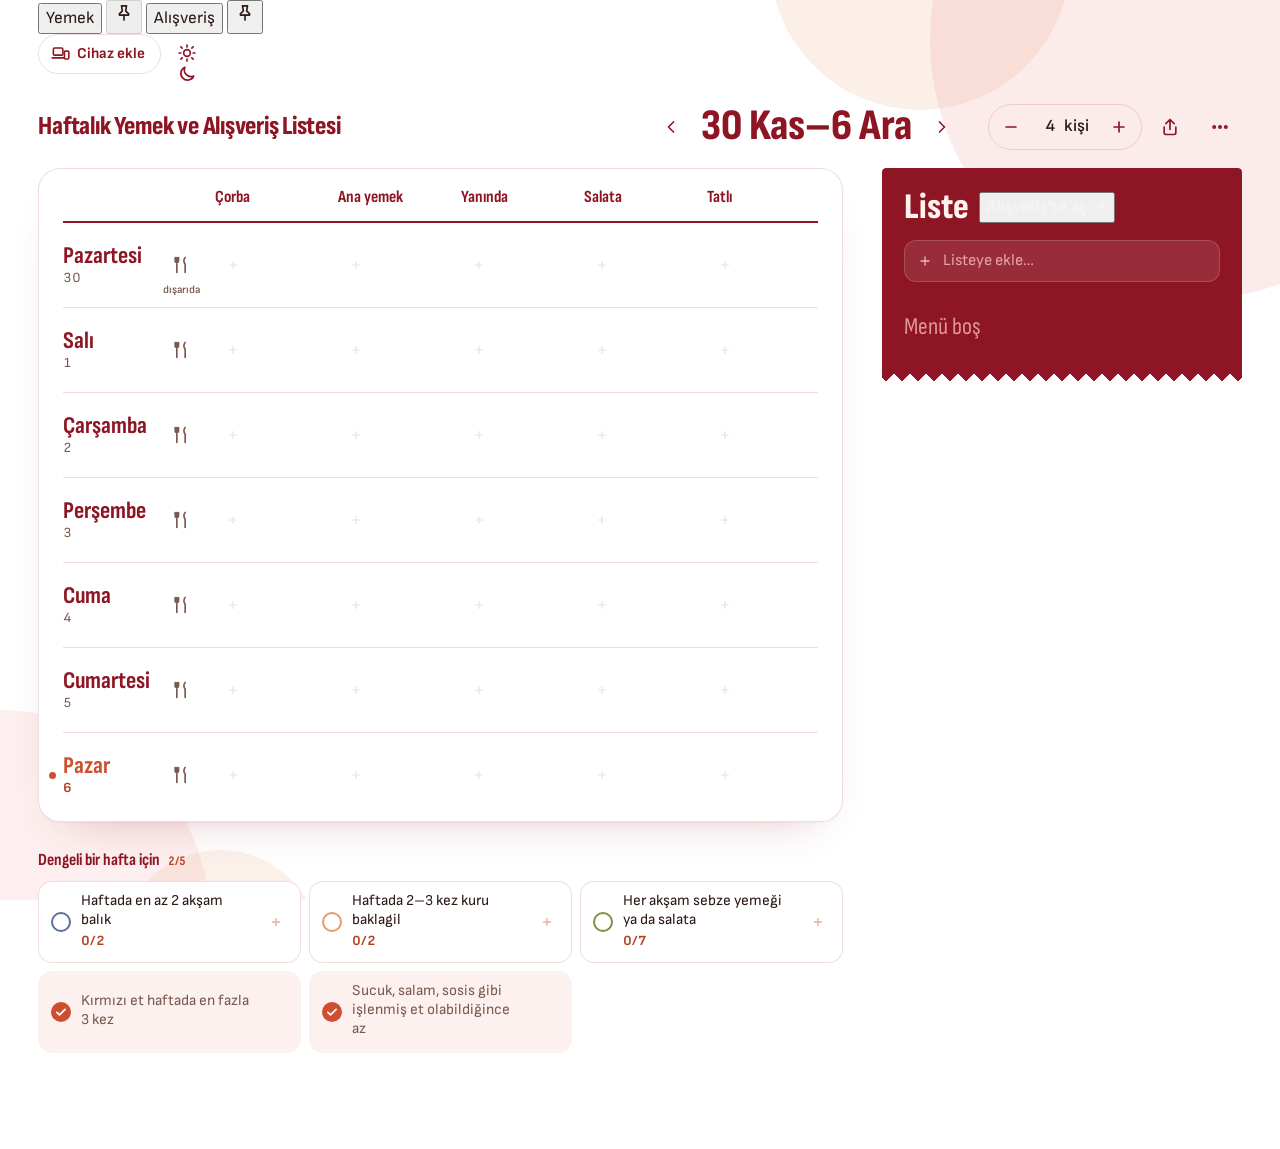
==== commit b7fb8d26: "Add files via upload" ====
--- a/index.html
+++ b/index.html
@@ -7,11 +7,20 @@
   <title>Haftalık Yemek ve Alışveriş Listesi</title>
   <meta name="description" content="Haftalık menü planlayıcı ve otomatik alışveriş listesi">
   <meta name="theme-color" content="#ffffff">
+  <meta name="color-scheme" content="light dark">
+  <script>
+    // Theme before first paint (no flash): the saved choice, else the system setting.
+    try {
+      var theme = localStorage.getItem('ne-pisirsem:theme');
+      if (theme !== 'light' && theme !== 'dark') theme = matchMedia('(prefers-color-scheme: dark)').matches ? 'dark' : 'light';
+      document.documentElement.dataset.theme = theme;
+    } catch (e) { document.documentElement.dataset.theme = 'light'; }
+  </script>
   <link rel="manifest" href="manifest.webmanifest">
   <link rel="icon" href="icons/favicon.svg" type="image/svg+xml">
   <link rel="icon" href="icons/icon-192.png" type="image/png" sizes="192x192">
   <link rel="apple-touch-icon" href="icons/apple-touch-icon.png">
-  <meta name="apple-mobile-web-app-title" content="Yemek Listesi">
+  <meta name="apple-mobile-web-app-title" content="Yemek &amp; Alışveriş">
   <meta name="mobile-web-app-capable" content="yes">
   <meta name="apple-mobile-web-app-capable" content="yes">
   <meta property="og:type" content="website">
@@ -32,8 +41,32 @@
     <span class="blob blob-4"></span><span class="blob blob-5"></span>
   </div>
   <div class="page">
+    <div class="app-tabs-row">
+      <nav class="app-tabs" role="tablist" data-i18n-label="tabs.label">
+        <button class="app-tab" role="tab" id="tab-meals" type="button" data-tab="meals" aria-controls="view-meals" aria-selected="true" data-i18n="tabs.meals">Yemek</button>
+        <button class="tab-pin" type="button" data-pin="meals"><svg viewBox="0 0 24 24" aria-hidden="true"><path d="M9 3.5h6l-1 6 3.5 3.5v1.5h-11V13L10 9.5z"/><path d="M12 14.5v6"/></svg></button>
+        <button class="app-tab" role="tab" id="tab-shopping" type="button" data-tab="shopping" aria-controls="view-shopping" aria-selected="false" tabindex="-1" data-i18n="tabs.shopping">Alışveriş</button>
+        <button class="tab-pin" type="button" data-pin="shopping"><svg viewBox="0 0 24 24" aria-hidden="true"><path d="M9 3.5h6l-1 6 3.5 3.5v1.5h-11V13L10 9.5z"/><path d="M12 14.5v6"/></svg></button>
+        <span class="app-tab-indicator" aria-hidden="true"></span>
+      </nav>
+      <div class="app-tools">
+          <button class="sync-button" id="sync-button" type="button" data-status="off" hidden>
+          <span class="sync-icon" aria-hidden="true">
+            <svg viewBox="0 0 24 24"><rect x="3" y="5" width="12" height="9" rx="1.5"/><path d="M1.5 17.5h15"/><rect x="17" y="9" width="5.5" height="10" rx="1.2"/></svg>
+            <span class="sync-dot"></span>
+          </span>
+          <span class="sync-label" data-i18n="sync.labelOff"></span>
+        </button>
+      <button class="icon-button theme-toggle" id="theme-toggle" type="button" aria-pressed="false">
+        <svg class="icon-sun" viewBox="0 0 24 24" aria-hidden="true"><circle cx="12" cy="12" r="4"/><path d="M12 2.5v2.2M12 19.3v2.2M4.6 4.6l1.6 1.6M17.8 17.8l1.6 1.6M2.5 12h2.2M19.3 12h2.2M4.6 19.4l1.6-1.6M17.8 6.2l1.6-1.6"/></svg>
+        <svg class="icon-moon" viewBox="0 0 24 24" aria-hidden="true"><path d="M20 14.5A8 8 0 0 1 9.5 4a8 8 0 1 0 10.5 10.5z"/></svg>
+      </button>
+      </div>
+    </div>
+
+    <div class="view" id="view-meals" role="tabpanel" aria-labelledby="tab-meals">
     <header class="topbar">
-      <span class="brand"><span class="brand-full" data-i18n="app.title">Haftalık Yemek ve Alışveriş Listesi</span><span class="brand-short" data-i18n="app.shortTitle" aria-hidden="true">Yemek Listesi</span></span>
+      <span class="brand"><span class="brand-full" data-i18n="app.title">Haftalık Yemek ve Alışveriş Listesi</span><span class="brand-short" data-i18n="app.shortTitle" aria-hidden="true">Yemek &amp; Alışveriş</span></span>
 
       <nav class="week-nav" aria-label="Hafta">
         <button class="icon-button" id="prev-week" type="button" data-i18n-label="week.previous">
@@ -59,13 +92,6 @@
             <svg viewBox="0 0 24 24" aria-hidden="true"><path d="M12 6v12M6 12h12"/></svg>
           </button>
         </div>
-        <button class="sync-button" id="sync-button" type="button" data-status="off" hidden>
-          <span class="sync-icon" aria-hidden="true">
-            <svg viewBox="0 0 24 24"><rect x="3" y="5" width="12" height="9" rx="1.5"/><path d="M1.5 17.5h15"/><rect x="17" y="9" width="5.5" height="10" rx="1.2"/></svg>
-            <span class="sync-dot"></span>
-          </span>
-          <span class="sync-label" data-i18n="sync.labelOff"></span>
-        </button>
         <button class="icon-button" id="export-button" type="button" data-i18n-label="export.open">
           <svg viewBox="0 0 24 24" aria-hidden="true"><path d="M12 15V3M7 8l5-5 5 5"/><path d="M5 12v7a2 2 0 0 0 2 2h10a2 2 0 0 0 2-2v-7"/></svg>
         </button>
@@ -119,6 +145,23 @@
         <div id="shopping-body"></div>
       </aside>
     </main>
+    </div>
+
+    <section class="view view-shopping" id="view-shopping" role="tabpanel" aria-labelledby="tab-shopping" hidden>
+      <div class="receipt groceries" id="groceries" aria-labelledby="groceries-title">
+        <div id="groceries-head"></div>
+        <div class="list-add">
+          <label class="list-add-field">
+            <svg viewBox="0 0 24 24" aria-hidden="true"><path d="M12 6v12M6 12h12"/></svg>
+            <span class="visually-hidden" data-i18n="groceries.addLabel"></span>
+            <input type="search" id="grocery-add-input" autocomplete="off" data-i18n-placeholder="groceries.addPlaceholder">
+          </label>
+          <ul class="list-add-results" id="grocery-add-results" hidden></ul>
+        </div>
+        <div class="grocery-quick" id="grocery-quick" hidden></div>
+        <div id="groceries-body"></div>
+      </div>
+    </section>
   </div>
 
   <dialog class="picker" id="picker" aria-labelledby="picker-title">
@@ -173,6 +216,18 @@
     </div>
   </dialog>
 
+  <dialog class="grocery-history" id="grocery-history" aria-labelledby="grocery-history-title">
+    <div class="sync-inner">
+      <header class="picker-head">
+        <h2 id="grocery-history-title" data-i18n="groceries.historyTitle"></h2>
+        <button class="icon-button" type="button" id="grocery-history-close" data-i18n-label="picker.close">
+          <svg viewBox="0 0 24 24" aria-hidden="true"><path d="M6 6l12 12M18 6L6 18"/></svg>
+        </button>
+      </header>
+      <div id="grocery-history-body"></div>
+    </div>
+  </dialog>
+
   <a class="list-jump" id="list-jump" href="#shopping" hidden></a>
   <div class="toast" id="toast" role="status" aria-live="polite"><span id="toast-text"></span><button class="toast-action" id="toast-action" type="button" hidden></button></div>
 
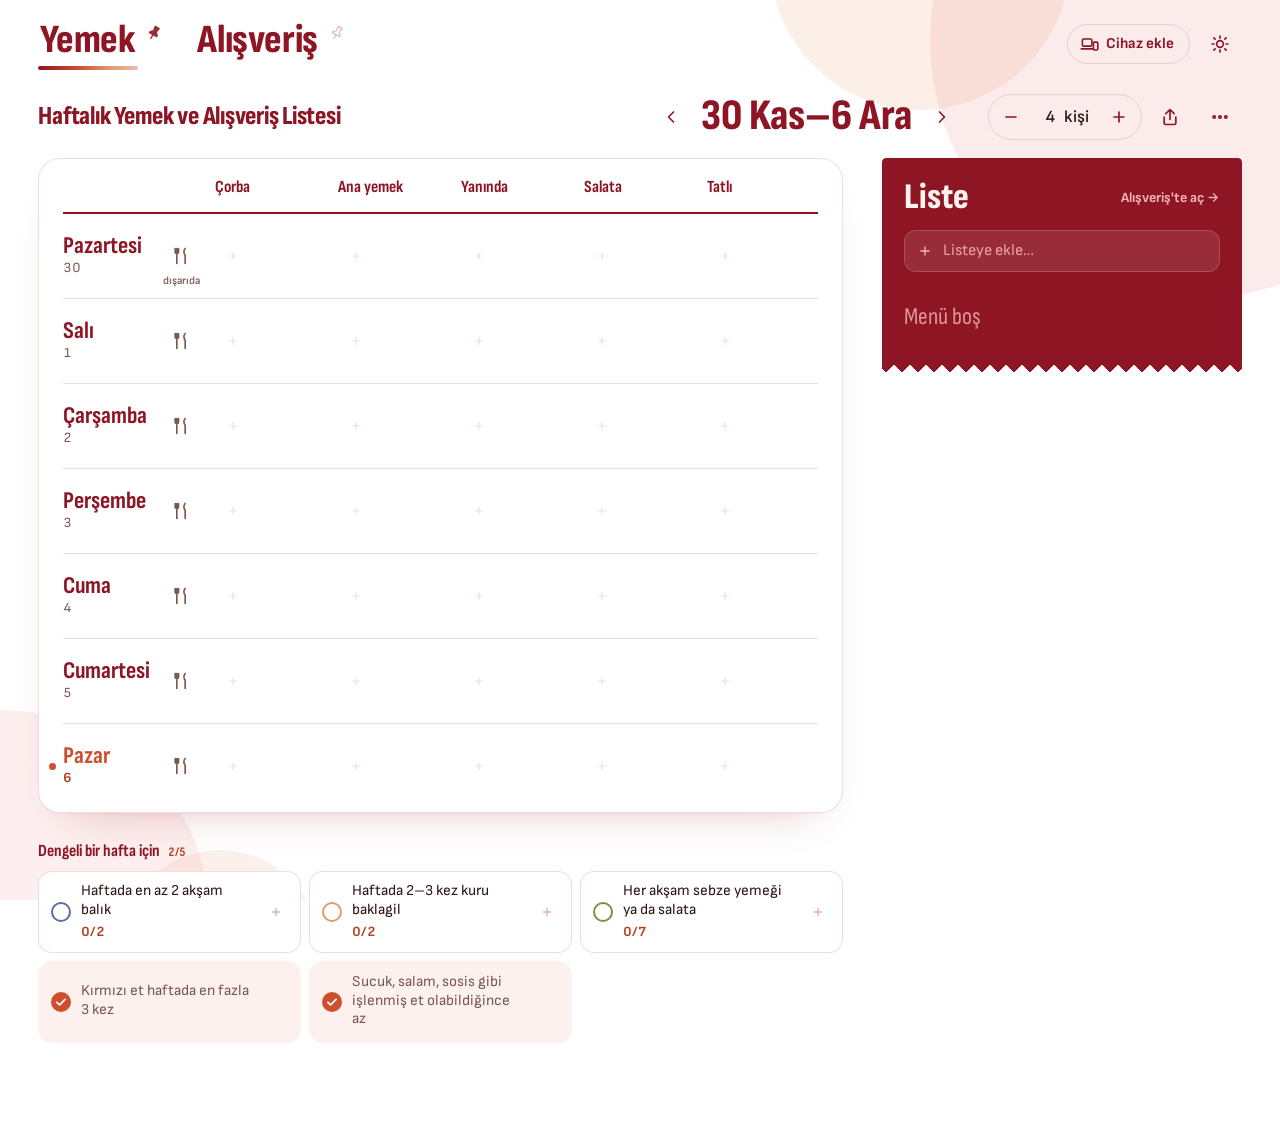
==== commit 9c94bd72: "Add files via upload" ====
--- a/index.html
+++ b/index.html
@@ -33,7 +33,7 @@
   <meta name="twitter:card" content="summary_large_image">
   <link rel="preload" href="fonts/sofia-sans.woff" as="font" type="font/woff" crossorigin>
   <link rel="preload" href="fonts/sofia-sans-condensed.woff" as="font" type="font/woff" crossorigin>
-  <link rel="stylesheet" href="css/styles.css">
+  <link rel="stylesheet" href="css/styles.css?v=1f28dc2c">
 </head>
 <body>
   <div class="backdrop" aria-hidden="true">
@@ -231,6 +231,6 @@
   <a class="list-jump" id="list-jump" href="#shopping" hidden></a>
   <div class="toast" id="toast" role="status" aria-live="polite"><span id="toast-text"></span><button class="toast-action" id="toast-action" type="button" hidden></button></div>
 
-  <script type="module" src="js/app.js"></script>
+  <script type="module" src="js/app.js?v=8954b4c7"></script>
 </body>
 </html>
--- a/css/styles.css
+++ b/css/styles.css
@@ -32,12 +32,53 @@
   --receipt-ink: #fff3f0;
   --receipt-muted: #f3b6b6;
   --focus: #8e1523;
+  --note-bg: #fff7ec;
+  --note-border: #f1d3b3;
+  --link: #8e1523;          /* text links and small text actions */
+  --shadow: 60, 10, 18;     /* rgb of shadows and the dialog backdrop */
+  color-scheme: light;
 
   --legume: #e29b6a; --vegetable: #7f8f3c; --olive-oil: #4f7d55; --chicken: #e0ad3e; --meat: #ce4f2f;
   --fish: #5b6f98; --grain: #a68676; --yogurt: #a8708f; --egg: #edc556; --dessert: #d9728a;
 
   --display: "Sofia Sans Condensed", "Arial Narrow", system-ui, sans-serif;
 }
+
+/* Dark theme: same palette, roles swapped. Burgundy becomes the deep background tone; blush and apricot
+   carry titles and accents so contrast stays above WCAG AA. Chosen with the switch in the top bar,
+   or from the system setting until the switch is used. */
+:root[data-theme="dark"] {
+  --bg: #1b1315;
+  --surface: #251a1d;
+  --tint: #321f24;
+  --ink: #f5e9e6;
+  --muted: #c9aaa2;
+  --rule: rgba(243, 182, 182, .17);
+  --title: #f3b6b6;
+  --accent: #e2683f;
+  --accent-text: #f2906a;
+  --hover: rgba(243, 182, 182, .1);
+  --receipt: #5c0d17;
+  --receipt-ink: #fff3f0;
+  --receipt-muted: #f3b6b6;
+  --focus: #f3b6b6;
+  --note-bg: #33241a;
+  --note-border: #5e4029;
+  --link: #f3b6b6;
+  --shadow: 0, 0, 0;
+  --fish: #8da2cc; --grain: #c4a596; --vegetable: #a3b35c; --olive-oil: #7fae86; --yogurt: #c995b3;
+  color-scheme: dark;
+}
+:root[data-theme="dark"] .blob { opacity: .07; }
+:root[data-theme="dark"] .board-card { background: var(--surface); }
+:root[data-theme="dark"] .button.primary { background: #a51a2b; border-color: #a51a2b; }
+:root[data-theme="dark"] .board-head { border-bottom-color: var(--title); }
+:root[data-theme="dark"] img, :root[data-theme="dark"] .sync-qr svg { filter: none; }
+
+/* light / dark switch */
+.theme-toggle .icon-moon { display: none; }
+:root[data-theme="dark"] .theme-toggle .icon-moon { display: block; }
+:root[data-theme="dark"] .theme-toggle .icon-sun { display: none; }
 
 * { box-sizing: border-box; min-width: 0; }
 body { margin: 0; background: var(--bg); color: var(--ink); font: 17px/1.45 "Sofia Sans", system-ui, sans-serif; font-feature-settings: "lnum"; overflow-x: clip; }
@@ -84,7 +125,7 @@
 
 /* the menu table sits on its own white card, above the background and apart from the notes below it */
 .board-card {
-  background: #fff; border: 1px solid var(--rule); border-radius: 22px; padding: 6px 24px 4px;
+  background: var(--surface); border: 1px solid var(--rule); border-radius: 22px; padding: 6px 24px 4px;
   box-shadow: 0 1px 2px rgba(142, 21, 35, .04), 0 22px 44px -30px rgba(142, 21, 35, .32);
 }
 .board-card .week { border-bottom: 0; }
@@ -106,7 +147,7 @@
 .menu-wrap { position: relative; }
 .menu {
   position: absolute; right: 0; top: calc(100% + 6px); z-index: 10; min-width: 250px; padding: 6px;
-  background: var(--surface); border: 1px solid var(--rule); border-radius: 14px; box-shadow: 0 18px 40px -16px rgba(60, 10, 18, .35);
+  background: var(--surface); border: 1px solid var(--rule); border-radius: 14px; box-shadow: 0 18px 40px -16px rgba(var(--shadow), .35);
   display: flex; flex-direction: column;
 }
 .menu > button, .menu-check {
@@ -187,8 +228,8 @@
 .cell.is-drop-over::after { border-style: solid; border-color: var(--accent); background: rgba(206, 79, 47, .07); }
 .drag-ghost {
   position: fixed; left: 0; top: 0; z-index: 30; pointer-events: none; padding: 8px 14px 8px 28px; border-radius: 999px;
-  background: #fff; color: var(--ink); font-family: var(--display); font-size: 18px; font-weight: 600; white-space: nowrap;
-  box-shadow: 0 14px 34px -12px rgba(60, 10, 18, .45), 0 0 0 1px var(--rule);
+  background: var(--surface); color: var(--ink); font-family: var(--display); font-size: 18px; font-weight: 600; white-space: nowrap;
+  box-shadow: 0 14px 34px -12px rgba(var(--shadow), .45), 0 0 0 1px var(--rule);
 }
 .drag-ghost::before { content: ""; position: absolute; left: 12px; top: 50%; width: 8px; height: 8px; margin-top: -4px; border-radius: 50%; background: var(--dot, var(--muted)); }
 .tips { margin-top: 26px; }
@@ -209,7 +250,7 @@
 .tip-body {
   display: grid; grid-template-columns: 20px minmax(0, 1fr) 24px; grid-template-rows: auto auto; column-gap: 10px; row-gap: 2px;
   align-content: center; width: 100%; min-height: 64px; padding: 10px 12px; border: 1px solid var(--rule); border-radius: 14px;
-  background: #fff; font: inherit; color: inherit; text-align: left;
+  background: var(--surface); font: inherit; color: inherit; text-align: left;
 }
 .tip-mark { grid-row: 1 / 3; align-self: center; }
 .tip-text { grid-column: 2; line-height: 1.25; }
@@ -230,7 +271,7 @@
 .storage-notes h2 { display: flex; align-items: baseline; gap: 8px; margin: 0 0 8px; font-family: var(--display); font-size: 17px; font-weight: 700; color: var(--title); }
 .storage-notes ul { list-style: none; margin: 0; padding: 0; display: grid; gap: 8px; }
 .storage-notes li {
-  position: relative; padding: 12px 14px 12px 40px; border-radius: 14px; background: #fff7ec; border: 1px solid #f1d3b3;
+  position: relative; padding: 12px 14px 12px 40px; border-radius: 14px; background: var(--note-bg); border: 1px solid var(--note-border);
   color: var(--ink); font-size: 15px; line-height: 1.4; animation: rise .3s ease-out;
 }
 .storage-notes li::before { /* snowflake-ish fridge mark */
@@ -252,7 +293,7 @@
 .week-cta { position: absolute; inset: 0; display: grid; place-items: center; pointer-events: none; }
 .week-cta .button {
   pointer-events: auto; display: inline-flex; align-items: center; gap: 10px; padding: 14px 22px; font-size: 16px;
-  box-shadow: 0 0 0 10px #fff, 0 12px 32px -14px rgba(142, 21, 35, .6); animation: rise .3s ease-out;
+  box-shadow: 0 0 0 10px var(--surface), 0 12px 32px -14px rgba(142, 21, 35, .6); animation: rise .3s ease-out;
 }
 .week-cta svg { width: 18px; height: 18px; fill: none; stroke: currentColor; stroke-width: 2; }
 
@@ -272,7 +313,7 @@
 .export-inner { display: flex; flex-direction: column; gap: 14px; padding: 20px; }
 .export-preview {
   aspect-ratio: 1654 / 2339; max-height: 58vh; margin: 0 auto; border-radius: 10px; overflow: hidden;
-  box-shadow: 0 0 0 1px var(--rule), 0 14px 30px -18px rgba(60, 10, 18, .45); background: var(--tint);
+  box-shadow: 0 0 0 1px var(--rule), 0 14px 30px -18px rgba(var(--shadow), .45); background: var(--tint);
 }
 .export-preview canvas { display: block; width: 100%; height: 100%; }
 .export-error { display: none; margin: 0; padding: 24px; text-align: center; color: var(--muted); }
@@ -312,19 +353,19 @@
 .sync-qr svg { width: min(220px, 62vw); height: auto; stroke: none; border-radius: 14px; box-shadow: 0 0 0 1.5px var(--rule); }
 .sync-qr figcaption { font-size: 14px; color: var(--muted); }
 .sync-actions { display: flex; flex-wrap: wrap; gap: 8px; justify-content: center; }
-.sync-message { margin: 0; padding: 10px 12px; border-radius: 12px; background: var(--tint); color: var(--burgundy); font-size: 14px; }
+.sync-message { margin: 0; padding: 10px 12px; border-radius: 12px; background: var(--tint); color: var(--link); font-size: 14px; }
 .sync-join { display: grid; gap: 8px; padding-top: 14px; border-top: 1px solid var(--rule); }
 .sync-join label { font-size: 14px; color: var(--muted); }
 .sync-join-row { display: flex; gap: 8px; }
 .sync-join input {
   flex: 1; min-width: 0; min-height: 44px; padding: 0 14px; border: 1.5px solid var(--rule); border-radius: 999px;
-  background: #fff; color: var(--ink); font: inherit; font-size: 16px;
+  background: var(--surface); color: var(--ink); font: inherit; font-size: 16px;
 }
 .sync-join input:focus { outline: none; border-color: var(--tomato); }
 .sync-manage { display: grid; gap: 12px; padding-top: 14px; border-top: 1px solid var(--rule); }
 .sync-manage p { margin: 2px 0 0; font-size: 13px; color: var(--muted); line-height: 1.4; }
 .link-button {
-  padding: 4px 0; border: 0; background: none; color: var(--burgundy); font: inherit; font-weight: 700; cursor: pointer;
+  padding: 4px 0; border: 0; background: none; color: var(--link); font: inherit; font-weight: 700; cursor: pointer;
   text-decoration: underline; text-decoration-color: var(--rule); text-underline-offset: 3px;
 }
 .link-button:hover { text-decoration-color: currentColor; }
@@ -371,7 +412,7 @@
 .list-add-results {
   /* inline, not floating: the receipt scrolls and clips anything that floats out of it */
   list-style: none; margin: 6px 0 0; padding: 6px;
-  background: #fff; color: var(--ink); border-radius: 14px; box-shadow: 0 18px 40px -16px rgba(60, 10, 18, .55); max-height: 320px; overflow: auto;
+  background: var(--surface); color: var(--ink); border-radius: 14px; box-shadow: 0 18px 40px -16px rgba(var(--shadow), .55); max-height: 320px; overflow: auto;
 }
 .add-result {
   display: flex; justify-content: space-between; align-items: baseline; gap: 12px; width: 100%; min-height: 40px; padding: 0 10px;
@@ -426,8 +467,8 @@
 .tag.is-needed { background: var(--apricot); border-color: var(--apricot); color: #3a1508; font-weight: 700; }
 
 /* ---------- picker ---------- */
-dialog { border: 0; padding: 0; border-radius: 20px; background: var(--surface); color: var(--ink); box-shadow: 0 30px 70px -24px rgba(60, 10, 18, .55); }
-dialog::backdrop { background: rgba(60, 10, 18, .4); }
+dialog { border: 0; padding: 0; border-radius: 20px; background: var(--surface); color: var(--ink); box-shadow: 0 30px 70px -24px rgba(var(--shadow), .55); }
+dialog::backdrop { background: rgba(var(--shadow), .4); }
 .picker { width: min(620px, calc(100vw - 20px)); height: min(720px, calc(100vh - 20px)); }
 .picker-inner { display: flex; flex-direction: column; gap: 10px; padding: 20px 20px 8px; height: 100%; }
 .picker-head { display: flex; justify-content: space-between; align-items: center; gap: 12px; }
@@ -508,7 +549,7 @@
   .list-jump:not([hidden]) {
     display: inline-flex; align-items: center; position: fixed; right: 16px; bottom: 16px; min-height: 52px; padding: 0 22px; z-index: 15;
     border-radius: 999px; background: var(--tomato); color: #fff; font-weight: 800; font-size: 19px; text-decoration: none;
-    box-shadow: 0 12px 26px -10px rgba(60, 10, 18, .6);
+    box-shadow: 0 12px 26px -10px rgba(var(--shadow), .6);
   }
 }
 @media (max-width: 600px) {
@@ -528,6 +569,223 @@
   .servings-field { min-width: 54px; font-size: 15px; }
   .dish { font-size: 18px; }
 }
+
+/* ---------- top tabs: Yemek / Alışveriş ---------- */
+:root {
+  --tab-meals: linear-gradient(90deg, #8e1523, #ce4f2f 40%, #e29b6a 72%, #f3b6b6);
+  --tab-shopping: linear-gradient(90deg, #1b365d, #005a9c 40%, #60c1e5 72%, #a0e0ef);
+}
+
+/* Alışveriş tab: the whole page takes the blue palette (#1B365D, #005A9C, #60C1E5, #A0E0EF).
+   Same roles as the meal palette: navy ↔ burgundy, ocean blue ↔ tomato, sky ↔ apricot, ice ↔ blush. */
+body[data-tab="shopping"] {
+  --burgundy: #1b365d; --tomato: #005a9c; --apricot: #60c1e5; --blush: #a0e0ef;
+  --bg: #ffffff; --surface: #ffffff; --tint: #eef8fc;
+  --ink: #142a45; --muted: #4f6b84; --rule: rgba(0, 90, 156, .14);
+  --title: #1b365d; --accent: #005a9c; --accent-text: #00508b; --hover: rgba(160, 224, 239, .3);
+  --focus: #005a9c; --link: #005a9c; --shadow: 12, 30, 56;
+  --note-bg: #eef8fc; --note-border: #b9e4f1;
+}
+:root[data-theme="dark"] body[data-tab="shopping"] {
+  --bg: #0e1828; --surface: #152338; --tint: #1b2d48;
+  --ink: #e7f3f8; --muted: #9db7ca; --rule: rgba(160, 224, 239, .16);
+  --title: #a0e0ef; --accent: #60c1e5; --accent-text: #8fd5ee; --hover: rgba(160, 224, 239, .1);
+  --focus: #a0e0ef; --link: #a0e0ef; --shadow: 0, 0, 0;
+  --note-bg: #142c3d; --note-border: #275370;
+}
+/* on a dark background the darkest stop would vanish: start the lines one shade lighter */
+:root[data-theme="dark"] {
+  --tab-meals: linear-gradient(90deg, #b8323f, #e2683f 40%, #e29b6a 72%, #f3b6b6);
+  --tab-shopping: linear-gradient(90deg, #1f6fb5, #3a9bd6 40%, #60c1e5 72%, #a0e0ef);
+}
+body { transition: background-color .3s; }
+.blob { transition: background-color .4s; }
+.app-tabs-row { display: flex; align-items: center; justify-content: space-between; gap: 12px; padding: 18px 0 6px; }
+.app-tabs { position: relative; display: flex; gap: 28px; padding-bottom: 8px; }
+.app-tab {
+  border: 0; background: none; padding: 0 2px; cursor: pointer; font-family: var(--display); font-size: 40px; font-weight: 800;
+  line-height: 1.1; letter-spacing: -.01em; color: var(--title);
+}
+.app-tools { display: flex; align-items: center; gap: 8px; }
+.to-groceries {
+  margin-left: auto; padding: 4px 0; border: 0; background: none; color: var(--receipt-muted); font: inherit; font-size: 14px; font-weight: 700;
+  cursor: pointer; white-space: nowrap;
+}
+.to-groceries:hover { color: var(--receipt-ink); }
+.receipt-head .to-groceries + .icon-button { margin-left: 4px; }
+.menu-feed-row { display: flex; align-items: center; gap: 12px; }
+.menu-feed-row .menu-feed { width: auto; flex: 1; }
+.feed-this-week {
+  flex: none; margin-top: 8px; padding: 4px 10px; border: 1px solid rgba(160, 224, 239, .45); border-radius: 999px; background: none;
+  color: #a0e0ef; font: inherit; font-size: 13px; font-weight: 700; cursor: pointer;
+}
+.g-item.is-flash { animation: g-flash 1.6s ease-out; }
+@keyframes g-flash { 0%, 30% { background: rgba(96, 193, 229, .28); } 100% { background: transparent; } }
+/* bigger touch targets for small icons, without changing how they look */
+.tab-pin, .item-extra .icon-button, .icon-button.small { position: relative; }
+.tab-pin::before, .item-extra .icon-button::before, .icon-button.small::before { content: ""; position: absolute; inset: -7px; }
+.tab-pin::before { inset: -9px; }
+.app-tools > *, .app-tools .sync-button { flex: none; }
+.app-tabs { min-width: 0; }
+.g-extra { margin-top: 0; flex-wrap: wrap; row-gap: 4px; }
+.g-extra .extra-remove { white-space: nowrap; }
+/* a long amount ("6 adet + 0,5 kg") wraps onto two lines instead of squeezing the name under the tag */
+.groceries .g-row .item-name { min-width: min-content; }
+.groceries .g-amount { white-space: normal; text-align: right; line-height: 1.25; }
+.g-amount .amt { white-space: nowrap; }
+.groceries .g-item { grid-template-columns: minmax(min-content, 1fr) auto; }
+.trip-actions .button.button { white-space: nowrap; padding: 0 14px; }
+@media (max-width: 359px) { .groceries h2 { font-size: 30px; } }
+/* touch screens: text buttons get at least ~40px of height to hit, without looking bigger */
+@media (pointer: coarse) {
+  .aisle-toggle, .menu-feed, .progress-toggle, .to-groceries, .feed-this-week { min-height: 36px; }
+  .extra-remove, .cell.filled .dish { position: relative; }
+  .extra-remove::before { content: ""; position: absolute; inset: -10px -6px; }
+  .cell.filled .dish::after { content: ""; position: absolute; inset: -8px -4px; }
+}
+/* the pin after each tab name: filled = the tab the app opens on */
+.tab-pin {
+  align-self: flex-start; margin: 2px 0 0 -24px; width: 26px; height: 26px; padding: 4px; border: 0; border-radius: 50%;
+  background: none; color: var(--title); opacity: .28; cursor: pointer; transition: opacity .2s, transform .2s;
+}
+.tab-pin svg { width: 100%; height: 100%; fill: none; stroke: currentColor; stroke-width: 1.8; stroke-linejoin: round; stroke-linecap: round; transform: rotate(30deg); }
+.tab-pin:hover, .tab-pin:focus-visible { opacity: .7; }
+.tab-pin:focus-visible { outline: 2px solid var(--focus); outline-offset: 1px; }
+.tab-pin.is-start { opacity: .9; cursor: default; }
+.tab-pin.is-start svg { fill: currentColor; }
+.tab-pin:active:not(:disabled) { transform: scale(.85); }
+/* only the line under it marks the chosen tab */
+.app-tab:focus-visible { outline: 2px solid var(--focus); outline-offset: 4px; border-radius: 6px; }
+.app-tab-indicator {
+  --ease: cubic-bezier(.65, 0, .35, 1);
+  position: absolute; bottom: 0; left: 0; right: 100%; height: 4px; border-radius: 999px;
+  transition: left .42s var(--ease), right .42s var(--ease);
+}
+/* leading edge first, trailing edge a beat later: the line stretches toward the new tab, then gathers */
+.app-tab-indicator[data-dir="right"] { transition: right .38s var(--ease), left .38s var(--ease) .1s; }
+.app-tab-indicator[data-dir="left"] { transition: left .38s var(--ease), right .38s var(--ease) .1s; }
+/* the two palettes cross-fade instead of jumping */
+.app-tab-indicator::before, .app-tab-indicator::after {
+  content: ""; position: absolute; inset: 0; border-radius: inherit; transition: opacity .45s ease .05s;
+}
+.app-tab-indicator::before { background: var(--tab-meals); }
+.app-tab-indicator::after { background: var(--tab-shopping); opacity: 0; }
+body[data-tab="shopping"] .app-tab-indicator::before { opacity: 0; }
+body[data-tab="shopping"] .app-tab-indicator::after { opacity: 1; }
+.app-tab-indicator.no-motion, .app-tab-indicator.no-motion::before, .app-tab-indicator.no-motion::after { transition: none; }
+body[data-tab="shopping"] .list-jump { display: none !important; }
+.view-shopping { min-height: 60vh; padding: 14px 0 48px; }
+/* the shopping tab's list: the same receipt, in the blue palette, centred and not sticky */
+.groceries {
+  --receipt: #1b365d; --receipt-ink: #f2fbfe; --receipt-muted: #a0e0ef;
+  position: relative; top: 0; max-width: 560px; margin: 0 auto; max-height: none; overflow: visible;
+}
+:root[data-theme="dark"] .groceries { --receipt: #13294a; }
+.groceries :focus-visible { outline-color: #60c1e5; }
+.groceries .progress-bar > span { background: #60c1e5; }
+.grocery-actions { display: flex; flex-wrap: wrap; gap: 8px; margin: 12px 0 4px; }
+.grocery-done, .grocery-history-open {
+  display: inline-flex; align-items: center; gap: 8px; min-height: 40px; padding: 0 16px 0 12px; border-radius: 999px;
+  font: inherit; font-size: 15px; font-weight: 700; cursor: pointer;
+}
+.grocery-done { border: 0; background: #60c1e5; color: #0d2440; }
+.grocery-done:hover { background: #a0e0ef; }
+.grocery-history-open { border: 1.5px solid rgba(160, 224, 239, .45); background: none; color: var(--receipt-ink); }
+.grocery-history-open:hover { border-color: #a0e0ef; }
+.grocery-done svg, .grocery-history-open svg { width: 18px; height: 18px; fill: none; stroke: currentColor; stroke-width: 2.2; stroke-linecap: round; stroke-linejoin: round; }
+.grocery-quick { margin: 10px 0 2px; }
+.grocery-quick-label { display: block; margin-bottom: 6px; font-size: 13px; font-weight: 700; color: var(--receipt-muted); }
+.grocery-quick-chips { display: flex; flex-wrap: wrap; gap: 6px; }
+.g-chip { display: inline-flex; align-items: center; gap: 4px; border-color: rgba(160, 224, 239, .4); cursor: pointer; }
+.g-chip:hover { border-color: #a0e0ef; }
+.g-chip svg { width: 13px; height: 13px; fill: none; stroke: currentColor; stroke-width: 2.4; stroke-linecap: round; }
+.aisle-toggle {
+  display: flex; align-items: center; gap: 4px; width: 100%; padding: 4px 0; border: 0; background: none; color: inherit;
+  font: inherit; text-align: left; cursor: pointer;
+}
+.aisle-toggle svg { width: 14px; height: 14px; flex: none; fill: none; stroke: currentColor; stroke-width: 2.4; stroke-linecap: round; stroke-linejoin: round; transition: transform .2s; }
+.aisle.is-collapsed .aisle-toggle svg { transform: rotate(-90deg); }
+.aisle-count { margin-left: auto; font-weight: 400; }
+.aisle.is-collapsed { border-bottom: 1px dashed rgba(255, 255, 255, .18); padding-bottom: 6px; }
+.g-item { grid-template-columns: minmax(0, 1fr) auto; }
+.g-row { display: flex; align-items: center; gap: 12px; min-height: 48px; cursor: pointer; -webkit-tap-highlight-color: transparent; }
+.g-row .item-name { min-width: 0; }
+.g-row input { flex: none; }
+.g-amount {
+  min-height: 48px; padding: 0 2px 0 12px; border: 0; background: none; color: var(--receipt-ink); font: inherit;
+  font-variant-numeric: tabular-nums; white-space: nowrap; cursor: pointer; text-decoration: underline dotted rgba(160, 224, 239, .5); text-underline-offset: 4px;
+}
+.g-item.is-bought .g-amount { text-decoration: line-through; opacity: .5; }
+.g-extra { grid-column: 1 / -1; justify-content: flex-end; }
+.g-qty { display: inline-flex; align-items: center; gap: 4px; color: var(--receipt-muted); }
+.g-qty input {
+  width: 56px; height: 32px; padding: 0 6px; border: 1px solid rgba(160, 224, 239, .45); border-radius: 8px; background: rgba(255, 255, 255, .08);
+  color: var(--receipt-ink); font: inherit; font-size: 16px; text-align: center; font-variant-numeric: tabular-nums;
+  appearance: none; -webkit-appearance: none;
+}
+.g-qty input::after { content: none; }
+.g-qty input:focus { outline: 2px solid #60c1e5; outline-offset: 1px; }
+.groceries .extra-remove { color: #a0e0ef; }
+.grocery-history { width: min(480px, calc(100vw - 20px)); max-height: calc(100vh - 20px); }
+#grocery-history-body { display: flex; flex-direction: column; gap: 8px; }
+.history-empty { margin: 8px 0; color: var(--muted); }
+.trip { border: 1px solid var(--rule); border-radius: 14px; padding: 0 14px; }
+.trip summary { display: flex; flex-wrap: wrap; justify-content: space-between; gap: 2px 12px; padding: 12px 0; cursor: pointer; list-style: none; }
+.trip summary::-webkit-details-marker { display: none; }
+.trip-date { font-weight: 700; color: var(--title); }
+.trip-count { color: var(--muted); font-size: 14px; }
+.trip-items { list-style: none; margin: 0; padding: 0 0 6px; }
+.trip-items li { display: flex; justify-content: space-between; gap: 12px; padding: 6px 0; border-top: 1px dashed var(--rule); font-size: 15px; }
+.trip-items li.is-missed { color: var(--muted); }
+.trip-items li.is-missed span:first-child { text-decoration: line-through; }
+.trip-actions { display: flex; align-items: center; justify-content: space-between; gap: 12px; padding: 6px 0 14px; }
+.trip-actions .button { display: inline-flex; align-items: center; gap: 6px; color: var(--title); cursor: pointer; font: inherit; font-weight: 700; }
+.trip-actions .button svg { width: 15px; height: 15px; fill: none; stroke: currentColor; stroke-width: 2.4; stroke-linecap: round; }
+.trip-actions .extra-remove { color: var(--accent, var(--title)); }
+.menu-feed {
+  display: flex; align-items: center; gap: 10px; width: 100%; margin: 10px 0 2px; padding: 4px 0; border: 0; background: none;
+  color: var(--receipt-muted); font: inherit; font-size: 14px; text-align: left; cursor: pointer;
+}
+.menu-feed em { font-style: normal; color: #f3c27a; }
+.menu-feed-switch {
+  position: relative; flex: none; width: 34px; height: 20px; border-radius: 999px; background: rgba(255, 255, 255, .18); transition: background .2s;
+}
+.menu-feed-switch::after {
+  content: ""; position: absolute; top: 3px; left: 3px; width: 14px; height: 14px; border-radius: 50%; background: #f2fbfe; transition: transform .2s;
+}
+.menu-feed[aria-pressed="true"] .menu-feed-switch { background: #60c1e5; }
+.menu-feed[aria-pressed="true"] .menu-feed-switch::after { transform: translateX(14px); }
+.g-menu-mark {
+  flex: none; padding: 1px 7px; border-radius: 999px; background: rgba(160, 224, 239, .16); color: #a0e0ef; font-size: 11px; font-weight: 700;
+  letter-spacing: .02em;
+}
+.g-item.is-bought .g-menu-mark { opacity: .5; }
+.g-amount.is-empty { color: var(--receipt-muted); text-decoration: none; letter-spacing: .1em; }
+.g-for { grid-column: 1 / -1; margin: -6px 0 6px; text-align: right; }
+.trip-items small { font-size: 11px; color: var(--muted); }
+.groceries .progress-toggle { color: #a0e0ef; text-decoration-color: rgba(160, 224, 239, .4); }
+.grocery-clear {
+  display: block; margin: 18px auto 0; border: 1px solid rgba(160, 224, 239, .45); background: none; color: var(--receipt-muted);
+  font: inherit; font-size: 14px; padding: 8px 16px; border-radius: 999px; cursor: pointer;
+}
+.grocery-clear:hover { color: var(--receipt-ink); border-color: var(--receipt-muted); }
+@media (max-width: 600px) {
+  .app-tabs-row { padding-top: 12px; }
+  .app-tabs { gap: 20px; }
+  .app-tab { font-size: 32px; }
+  .tab-pin { margin-left: -18px; width: 24px; height: 24px; }
+  /* in the tab row the sync button shows only its icon */
+  .app-tools .sync-label { display: none; }
+  .app-tools .sync-button { width: 40px; height: 40px; padding: 0; justify-content: center; }
+}
+@media (max-width: 359px) {
+  .app-tab { font-size: 28px; }
+  .app-tabs { gap: 16px; }
+  .tab-pin { margin-left: -11px; }
+  .app-tools { gap: 4px; }
+}
+@media (prefers-reduced-motion: reduce) { .app-tab-indicator, .app-tab-indicator[data-dir] { transition: none; } .app-tab-indicator::before, .app-tab-indicator::after { transition: opacity .2s; } }
+@media print { .app-tabs-row, .view-shopping { display: none !important; } }
 
 /* ---------- narrow screens: compact day cards ----------
    Planned dishes are one row each (course in small type above the name, actions on the right);
@@ -565,7 +823,6 @@
   .menu-wrap { order: 2; }
   .topbar::after { content: ""; order: 3; flex-basis: 100%; height: 0; }
   .stepper { order: 4; flex: 1 1 0; justify-content: space-between; min-width: 0; }
-  .sync-button { order: 5; flex: 1 1 0; justify-content: center; min-width: 0; }
   .week-nav { order: 6; }
   .topbar { gap: 8px; }
 
@@ -607,6 +864,12 @@
 @media print {
   :root { color-scheme: light; }
   body { background: #fff; }
+  :root[data-theme] {  /* paper is white whatever the screen theme */
+    --bg: #fff; --surface: #fff; --tint: #fdf1ef; --ink: #2e1a17; --muted: #7a5a50; --rule: rgba(142, 21, 35, .14);
+    --title: #8e1523; --accent: #ce4f2f; --accent-text: #b5401f; --link: #8e1523; --note-bg: #fff7ec; --note-border: #f1d3b3;
+    color-scheme: light;
+  }
+  .theme-toggle { display: none; }
   .backdrop, .list-add, .item-extra, .week-cta, .tip-add, .toolbar, .week-nav button, .today-link, .add, .cell-actions, .day-out, .pantry, .list-jump, .receipt-progress, .sync-button, .toast, dialog, .receipt-head .icon-button { display: none !important; }
   .layout { display: block; }
   .day { break-inside: avoid; }
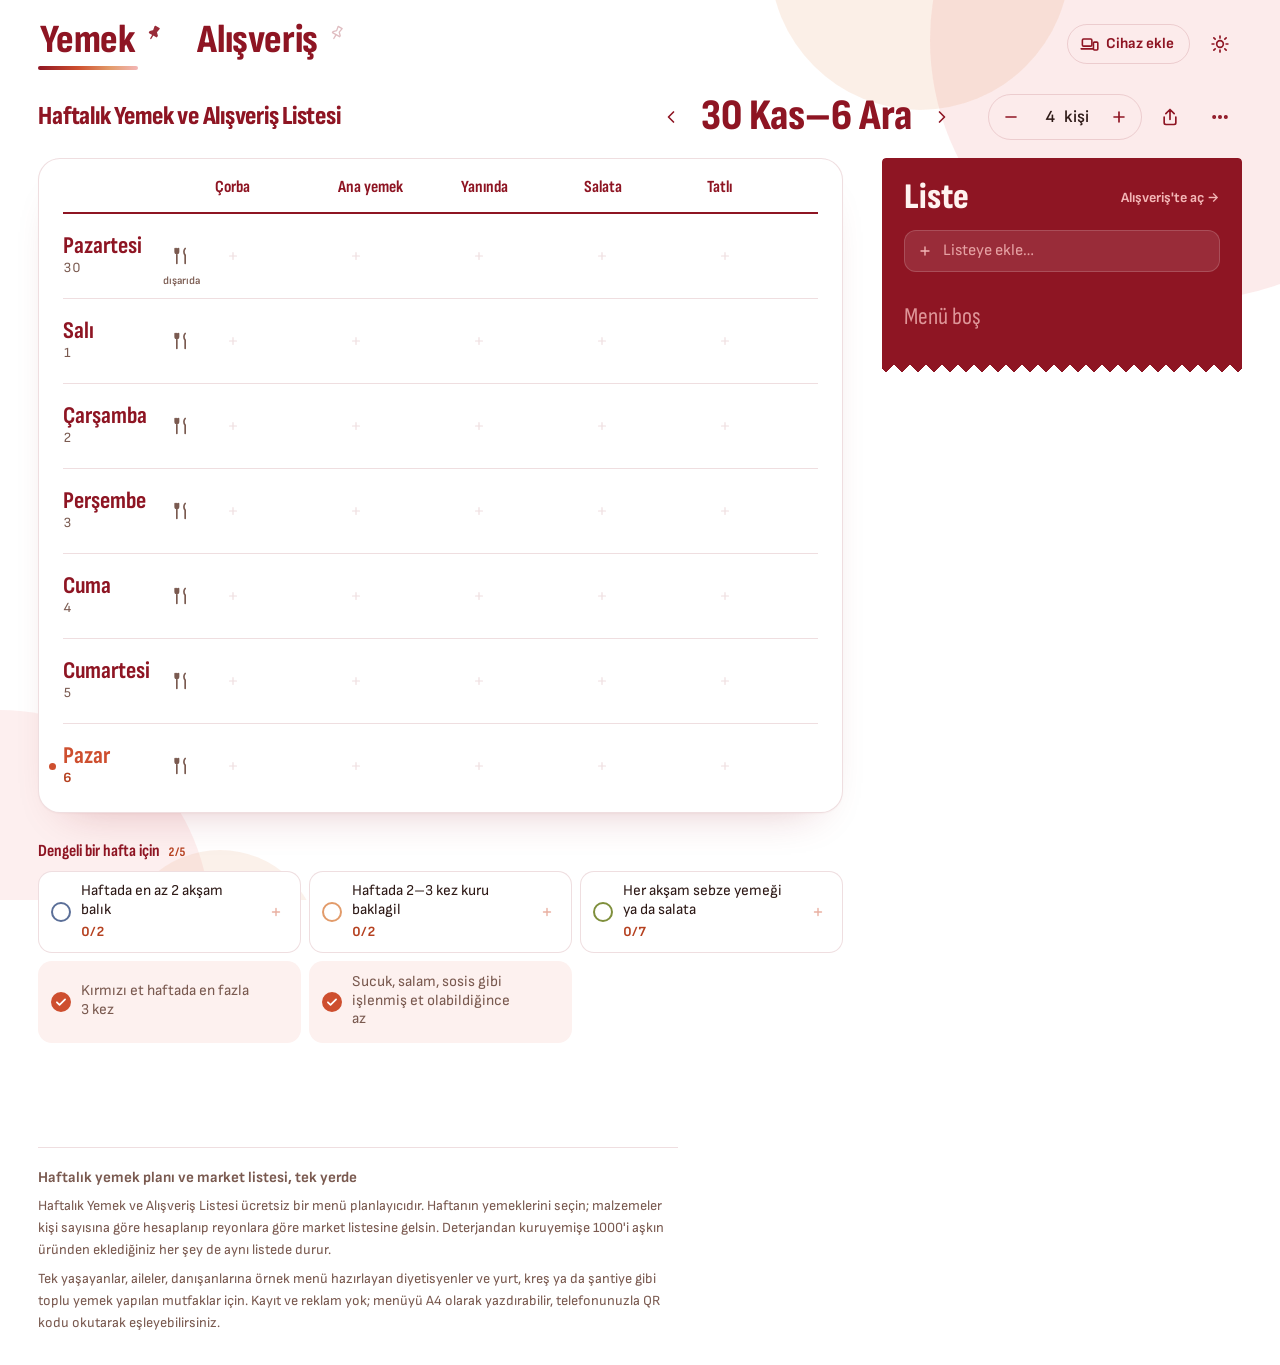
==== commit 12d1570e: "Add files via upload" ====
--- a/index.html
+++ b/index.html
@@ -3,9 +3,9 @@
 <head>
   <meta charset="utf-8">
   <meta name="viewport" content="width=device-width, initial-scale=1">
-  <meta name="color-scheme" content="light">
   <title>Haftalık Yemek ve Alışveriş Listesi</title>
-  <meta name="description" content="Haftalık menü planlayıcı ve otomatik alışveriş listesi">
+  <meta name="description" content="Ücretsiz haftalık yemek planlayıcı ve market alışveriş listesi. Menünüzü seçin, malzemeler kişi sayısına göre listeye gelsin. Kayıt ve reklam yok.">
+  <link rel="canonical" href="https://cihan-senturk.github.io/weekly-meal-and-grocery-planner/">
   <meta name="theme-color" content="#ffffff">
   <meta name="color-scheme" content="light dark">
   <script>
@@ -25,15 +25,49 @@
   <meta name="apple-mobile-web-app-capable" content="yes">
   <meta property="og:type" content="website">
   <meta property="og:title" content="Haftalık Yemek ve Alışveriş Listesi">
-  <meta property="og:description" content="Haftalık menü planlayıcı ve otomatik alışveriş listesi">
+  <meta property="og:description" content="Ücretsiz haftalık yemek planlayıcı ve market alışveriş listesi. Menünüzü seçin, malzemeler kişi sayısına göre listeye gelsin. Kayıt ve reklam yok.">
+  <meta property="og:locale" content="tr_TR">
   <meta property="og:url" content="https://cihan-senturk.github.io/weekly-meal-and-grocery-planner/">
   <meta property="og:image" content="https://cihan-senturk.github.io/weekly-meal-and-grocery-planner/icons/og-image.png">
   <meta property="og:image:width" content="1200">
   <meta property="og:image:height" content="630">
   <meta name="twitter:card" content="summary_large_image">
+  <script type="application/ld+json">
+{
+    "@context": "https://schema.org",
+    "@type": "WebApplication",
+    "name": "Haftalık Yemek ve Alışveriş Listesi",
+    "alternateName": [
+      "Yemek & Alışveriş",
+      "Weekly Meal and Grocery Planner"
+    ],
+    "url": "https://cihan-senturk.github.io/weekly-meal-and-grocery-planner/",
+    "description": "Ücretsiz haftalık yemek planlayıcı ve market alışveriş listesi. Menünüzü seçin, malzemeler kişi sayısına göre listeye gelsin. Kayıt ve reklam yok.",
+    "inLanguage": "tr",
+    "applicationCategory": "LifestyleApplication",
+    "operatingSystem": "Web, Android, iOS",
+    "browserRequirements": "Requires JavaScript",
+    "isAccessibleForFree": true,
+    "image": "https://cihan-senturk.github.io/weekly-meal-and-grocery-planner/icons/og-image.png",
+    "offers": {
+      "@type": "Offer",
+      "price": "0",
+      "priceCurrency": "TRY"
+    },
+    "featureList": [
+      "Haftalık menü planlama",
+      "Otomatik alışveriş listesi",
+      "1000'den fazla market ürünü",
+      "Cihazlar arası eşleme",
+      "Yazdırılabilir A4 haftalık menü",
+      "Yaklaşık kalori ve makrolar",
+      "İnternetsiz çalışma"
+    ]
+  }
+  </script>
   <link rel="preload" href="fonts/sofia-sans.woff" as="font" type="font/woff" crossorigin>
   <link rel="preload" href="fonts/sofia-sans-condensed.woff" as="font" type="font/woff" crossorigin>
-  <link rel="stylesheet" href="css/styles.css?v=1f28dc2c">
+  <link rel="stylesheet" href="css/styles.css?v=b9f8ee3f">
 </head>
 <body>
   <div class="backdrop" aria-hidden="true">
@@ -162,6 +196,12 @@
         <div id="groceries-body"></div>
       </div>
     </section>
+
+    <footer class="about">
+      <h2>Haftalık yemek planı ve market listesi, tek yerde</h2>
+      <p>Haftalık Yemek ve Alışveriş Listesi ücretsiz bir menü planlayıcıdır. Haftanın yemeklerini seçin; malzemeler kişi sayısına göre hesaplanıp reyonlara göre market listesine gelsin. Deterjandan kuruyemişe 1000'i aşkın üründen eklediğiniz her şey de aynı listede durur.</p>
+      <p>Tek yaşayanlar, aileler, danışanlarına örnek menü hazırlayan diyetisyenler ve yurt, kreş ya da şantiye gibi toplu yemek yapılan mutfaklar için. Kayıt ve reklam yok; menüyü A4 olarak yazdırabilir, telefonunuzla QR kodu okutarak eşleyebilirsiniz.</p>
+    </footer>
   </div>
 
   <dialog class="picker" id="picker" aria-labelledby="picker-title">
--- a/css/styles.css
+++ b/css/styles.css
@@ -675,6 +675,10 @@
 .app-tab-indicator.no-motion, .app-tab-indicator.no-motion::before, .app-tab-indicator.no-motion::after { transition: none; }
 body[data-tab="shopping"] .list-jump { display: none !important; }
 .view-shopping { min-height: 60vh; padding: 14px 0 48px; }
+/* a few plain sentences at the very bottom: what the app is, for people and for search engines */
+.about { max-width: 640px; margin: 8px 0 32px; padding-top: 18px; border-top: 1px solid var(--rule); color: var(--muted); font-size: 14px; line-height: 1.55; }
+.about h2 { margin: 0 0 6px; font-size: 15px; font-weight: 700; color: var(--muted); font-family: inherit; letter-spacing: 0; }
+.about p { margin: 0 0 8px; }
 /* the shopping tab's list: the same receipt, in the blue palette, centred and not sticky */
 .groceries {
   --receipt: #1b365d; --receipt-ink: #f2fbfe; --receipt-muted: #a0e0ef;
@@ -785,7 +789,7 @@
   .app-tools { gap: 4px; }
 }
 @media (prefers-reduced-motion: reduce) { .app-tab-indicator, .app-tab-indicator[data-dir] { transition: none; } .app-tab-indicator::before, .app-tab-indicator::after { transition: opacity .2s; } }
-@media print { .app-tabs-row, .view-shopping { display: none !important; } }
+@media print { .app-tabs-row, .view-shopping, .about { display: none !important; } }
 
 /* ---------- narrow screens: compact day cards ----------
    Planned dishes are one row each (course in small type above the name, actions on the right);
